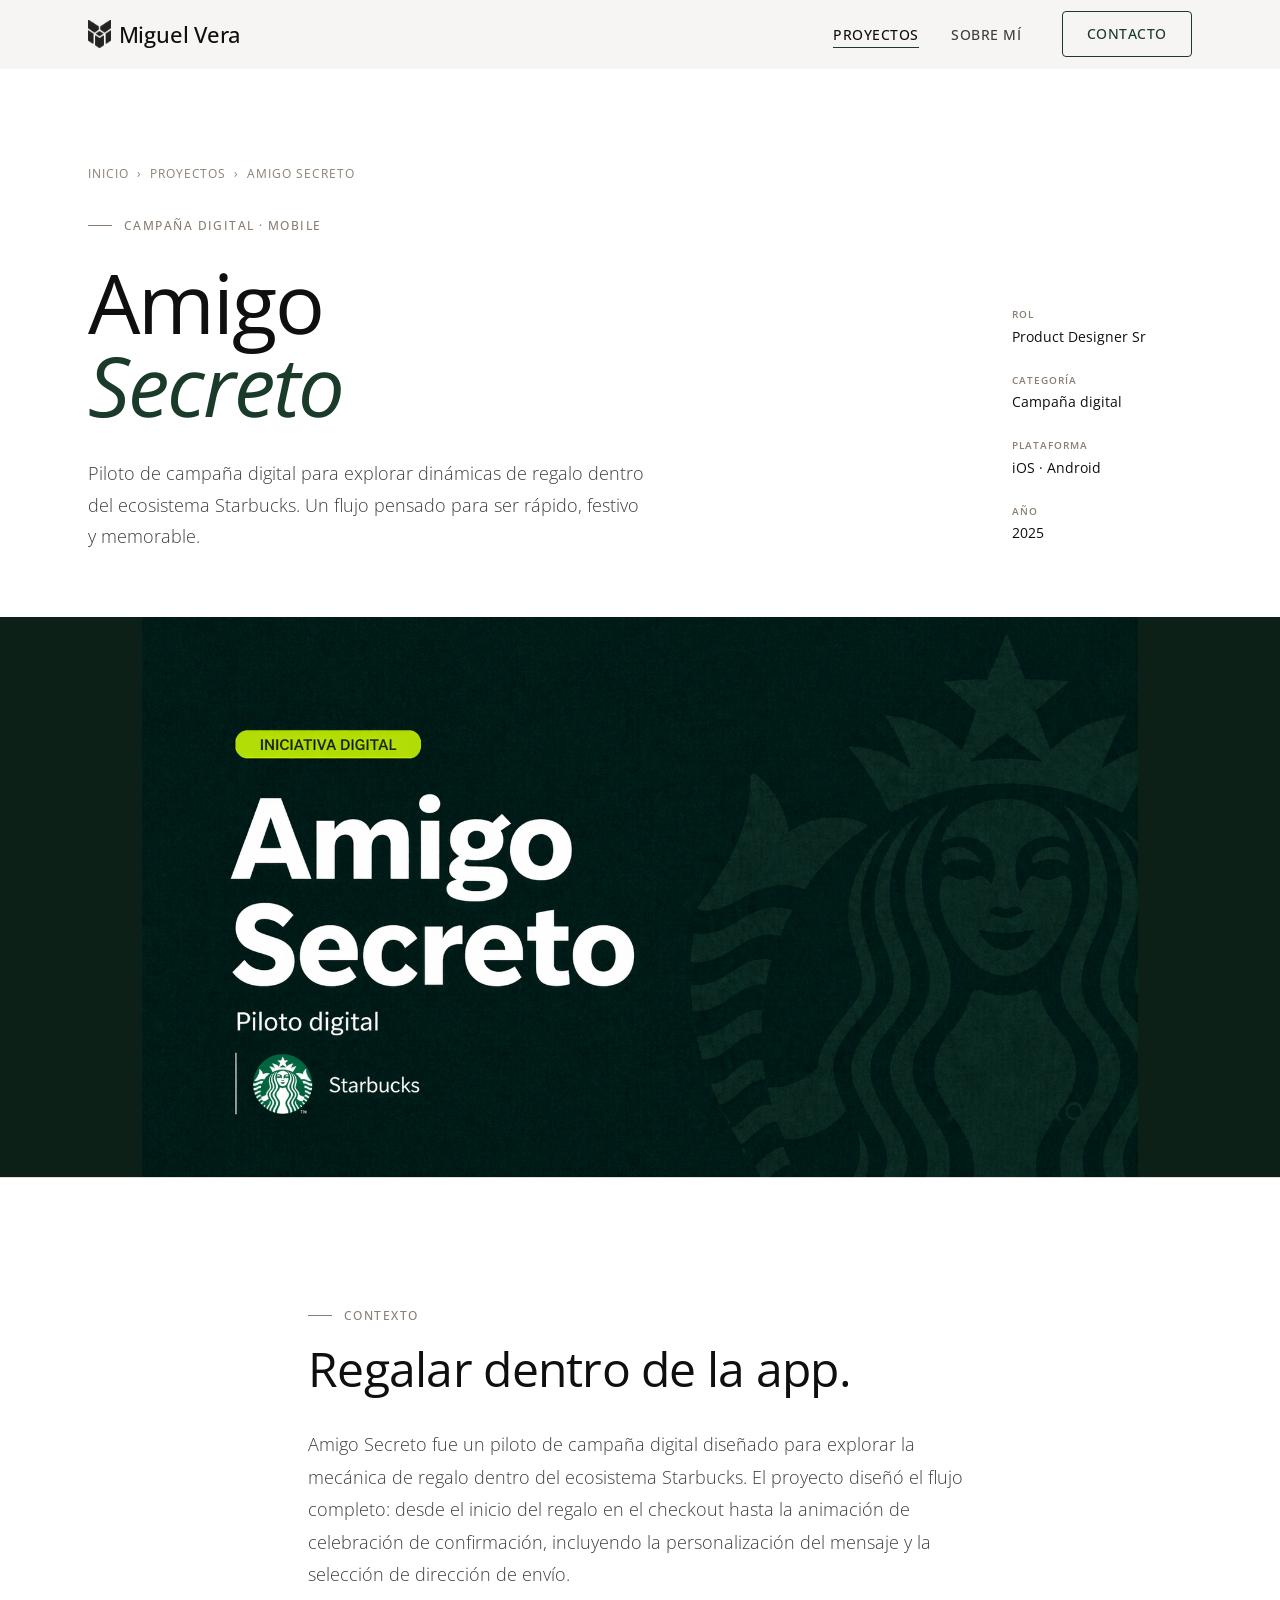
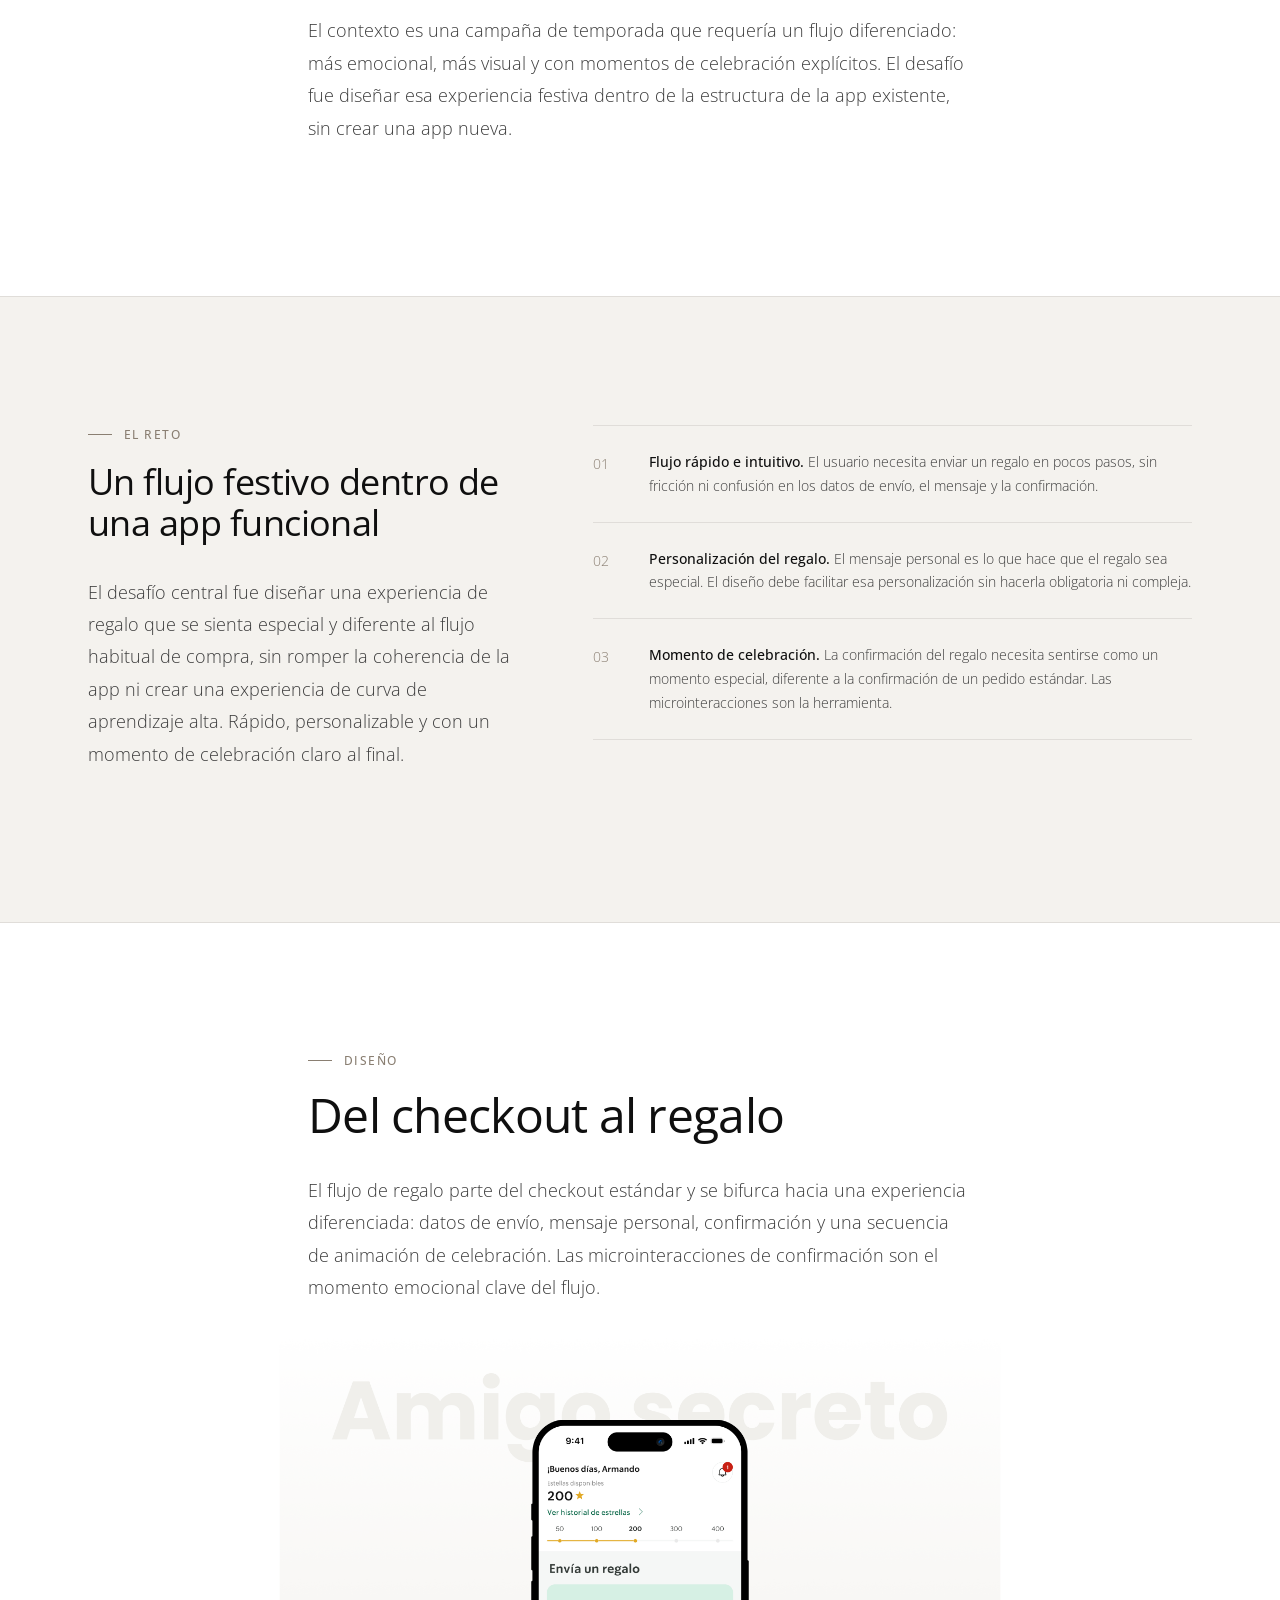
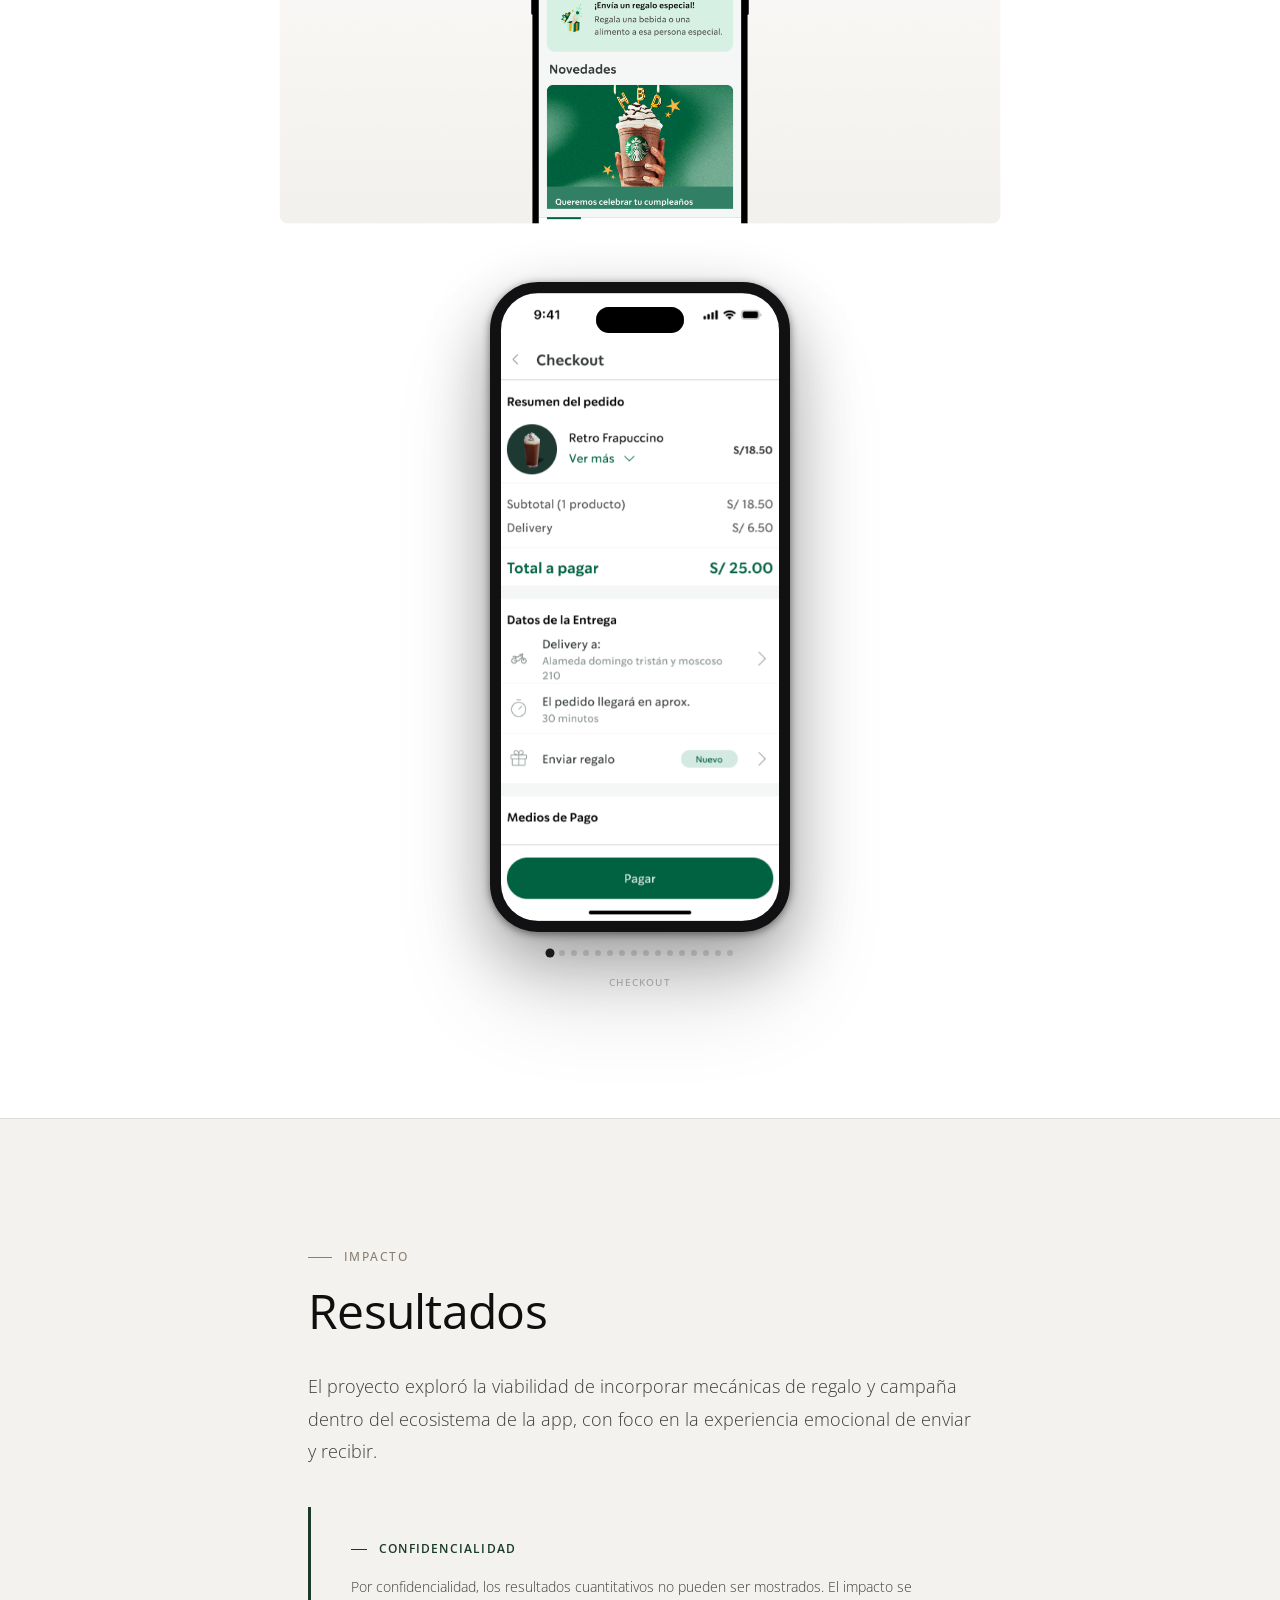
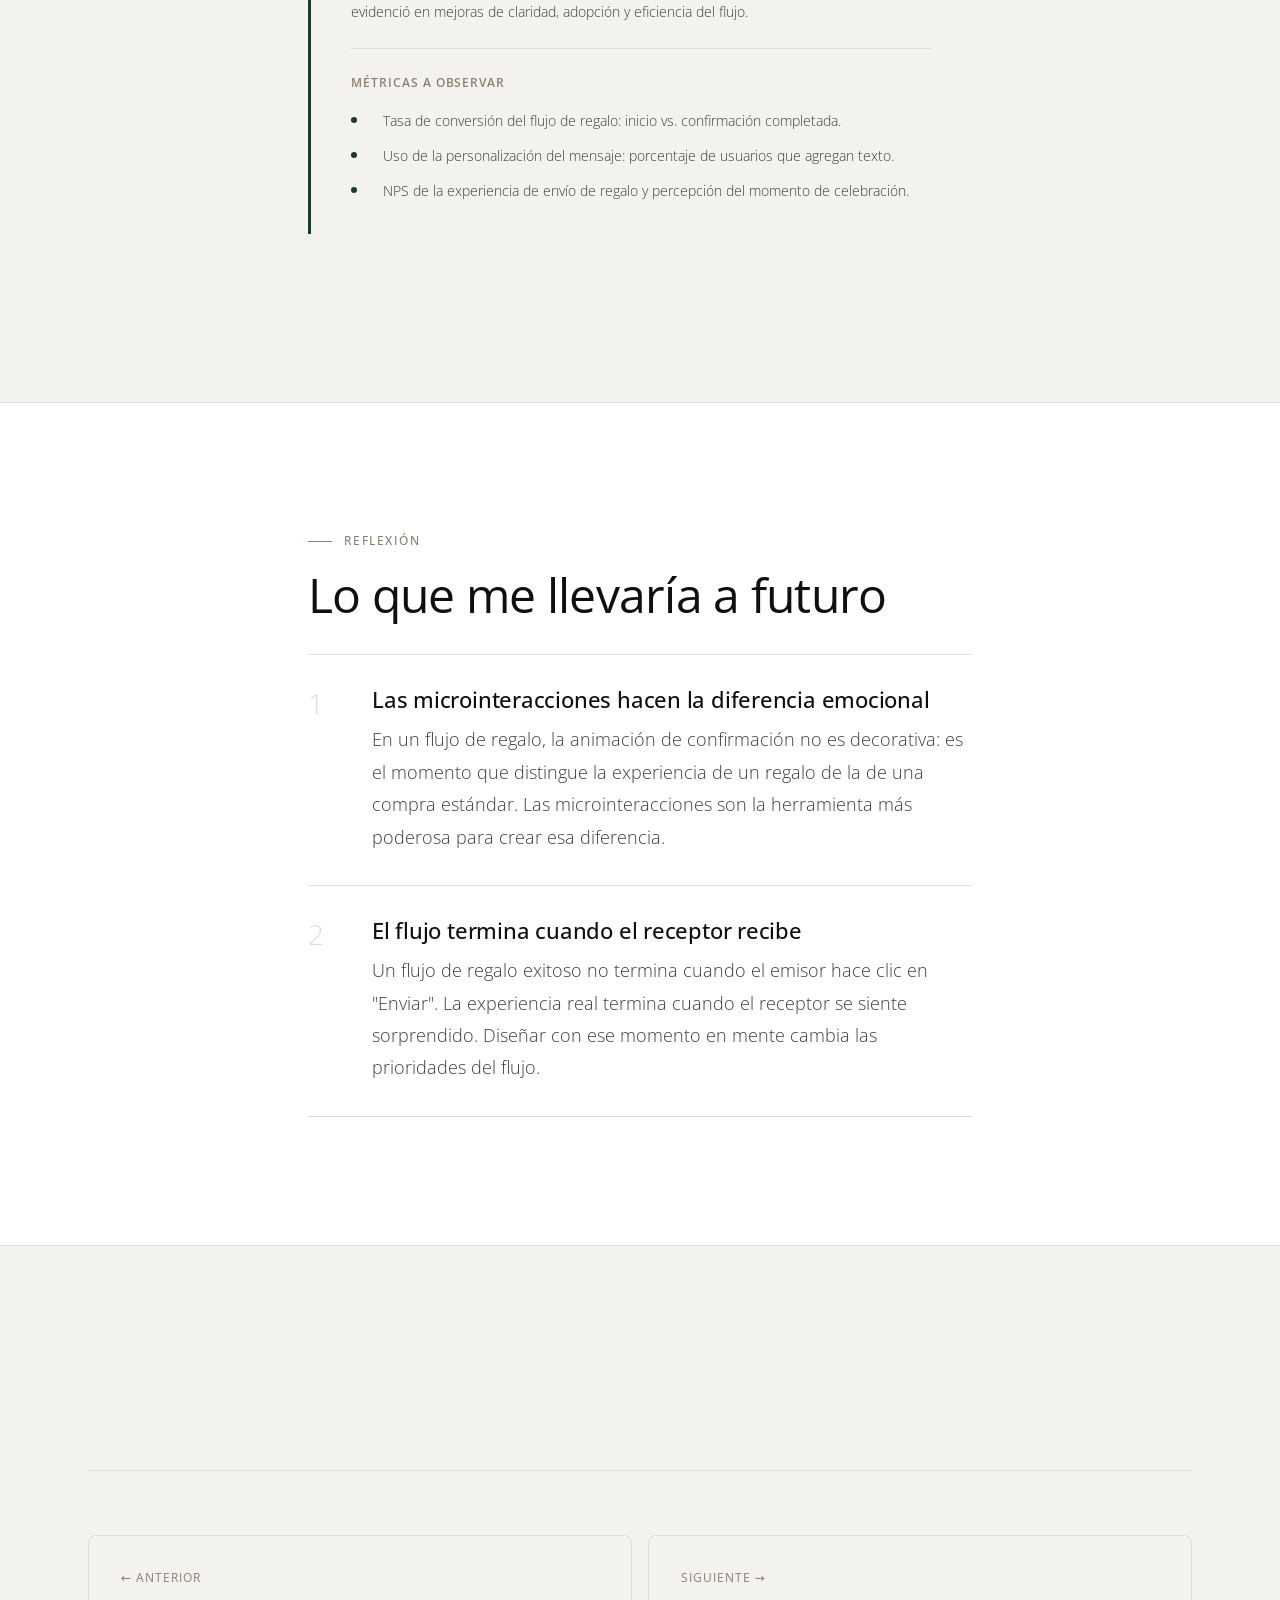
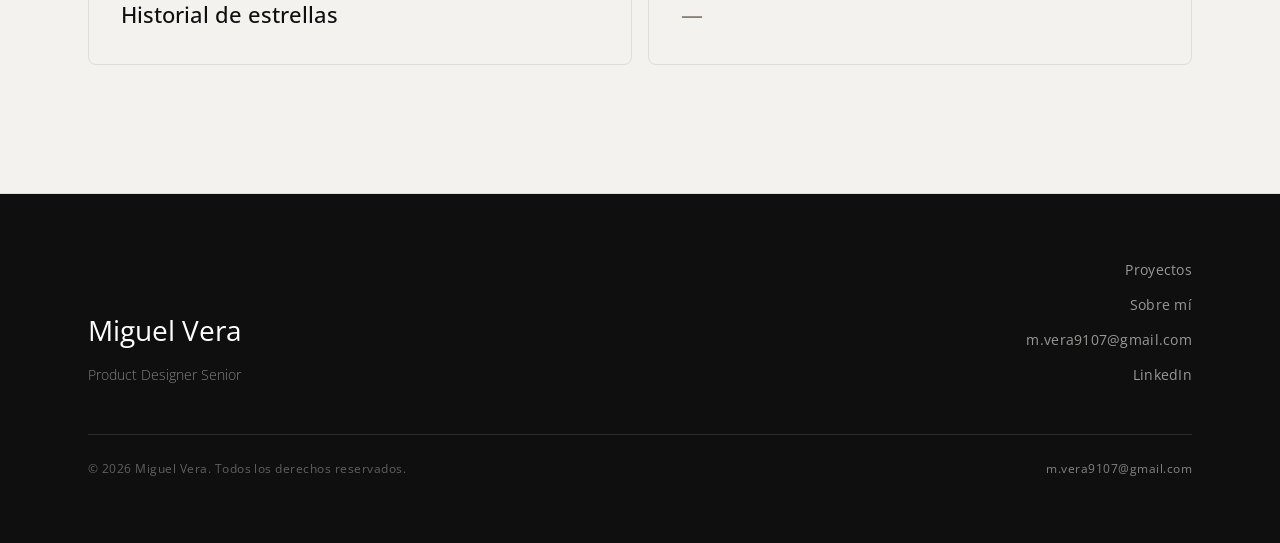
==== case-amigo-secreto.html @ 41033000 "Initial commit" ====
<!DOCTYPE html>
<html lang="es">
<head>
  <meta charset="UTF-8" />
  <meta name="viewport" content="width=device-width, initial-scale=1.0" />
  <meta name="description" content="Amigo Secreto — Case Study. Campaña de regalo digital dentro del ecosistema Starbucks." />
  <title>Amigo Secreto — Miguel Vera</title>
  <link rel="icon" href="assets/favicon/favicon.ico" type="image/x-icon" />
  <link rel="stylesheet" href="styles.css" />
  <link rel="stylesheet" href="mobile-showcase.css" />
  <link rel="preconnect" href="https://fonts.googleapis.com" />
  <link rel="preconnect" href="https://fonts.gstatic.com" crossorigin />
</head>
<body class="page-case">

  <header class="site-header" role="banner">
    <div class="container">
      <div class="header-inner">
        <button class="menu-toggle" aria-label="Abrir menú" aria-expanded="false" aria-controls="mobile-nav">
          <span></span><span></span><span></span>
        </button>
        <a href="index.html" class="header-logo" aria-label="Inicio">
          <img src="assets/logo/personal-logo.png" alt="" onerror="this.style.display='none';" />
          Miguel Vera
        </a>
        <nav class="site-nav" role="navigation" aria-label="Navegación principal">
          <ul class="nav-links" role="list">
            <li><a href="index.html#proyectos" class="nav-link active">Proyectos</a></li>
            <li><a href="index.html#sobre-mi" class="nav-link">Sobre mí</a></li>
          </ul>
          <a href="mailto:m.vera9107@gmail.com" class="nav-cta">Contacto</a>
        </nav>
      </div>
    </div>
    <nav class="mobile-nav" id="mobile-nav" role="navigation" aria-label="Navegación móvil">
      <a href="index.html#proyectos" class="nav-link">Proyectos</a>
      <a href="index.html#sobre-mi" class="nav-link">Sobre mí</a>
      <a href="mailto:m.vera9107@gmail.com" class="nav-link">Contacto</a>
    </nav>
  </header>

  <main>

    <!-- HERO -->
    <section class="cs-hero">
      <div class="container">

        <nav class="case-hero-breadcrumb animate-on-scroll" aria-label="Breadcrumb">
          <a href="index.html">Inicio</a>
          <span aria-hidden="true">›</span>
          <a href="index.html#proyectos">Proyectos</a>
          <span aria-hidden="true">›</span>
          <span>Amigo Secreto</span>
        </nav>

        <div class="cs-hero-layout">
          <div class="cs-hero-text">
            <span class="section-label animate-on-scroll delay-1">Campaña digital &middot; Mobile</span>
            <h1 class="cs-hero-title animate-on-scroll delay-2">
              Amigo<br />
              <em>Secreto</em>
            </h1>
            <p class="cs-hero-intro animate-on-scroll delay-3">
              Piloto de campaña digital para explorar dinámicas de regalo dentro del ecosistema Starbucks. Un flujo pensado para ser rápido, festivo y memorable.
            </p>
          </div>

          <dl class="cs-meta animate-on-scroll delay-3">
            <div class="cs-meta-item">
              <dt>Rol</dt>
              <dd>Product Designer Sr</dd>
            </div>
            <div class="cs-meta-item">
              <dt>Categoría</dt>
              <dd>Campaña digital</dd>
            </div>
            <div class="cs-meta-item">
              <dt>Plataforma</dt>
              <dd>iOS · Android</dd>
            </div>
            <div class="cs-meta-item">
              <dt>Año</dt>
              <dd>2025</dd>
            </div>
          </dl>
        </div>

      </div>

      <div class="cs-cover animate-on-scroll">
        <img
          src="assets/projects/amigo-secreto-cover.png"
          alt="Amigo Secreto — portada del caso"
          onerror="this.style.display='none';"
        />
      </div>
    </section>


    <!-- CONTEXTO -->
    <section class="cs-section">
      <div class="container container--narrow">
        <span class="section-label animate-on-scroll">Contexto</span>
        <h2 class="cs-section-heading animate-on-scroll">Regalar dentro de la app.</h2>
        <p class="case-text animate-on-scroll">
          Amigo Secreto fue un piloto de campaña digital diseñado para explorar la mecánica de regalo dentro del ecosistema Starbucks. El proyecto diseñó el flujo completo: desde el inicio del regalo en el checkout hasta la animación de celebración de confirmación, incluyendo la personalización del mensaje y la selección de dirección de envío.
        </p>
        <p class="case-text animate-on-scroll">
          El contexto es una campaña de temporada que requería un flujo diferenciado: más emocional, más visual y con momentos de celebración explícitos. El desafío fue diseñar esa experiencia festiva dentro de la estructura de la app existente, sin crear una app nueva.
        </p>
      </div>
    </section>


    <!-- EL RETO -->
    <section class="cs-section cs-section--alt">
      <div class="container">
        <div class="cs-two-col">
          <div class="cs-two-col-text">
            <span class="section-label animate-on-scroll">El reto</span>
            <h2 class="cs-section-heading animate-on-scroll">Un flujo festivo dentro de una app funcional</h2>
            <p class="case-text animate-on-scroll">
              El desafío central fue diseñar una experiencia de regalo que se sienta especial y diferente al flujo habitual de compra, sin romper la coherencia de la app ni crear una experiencia de curva de aprendizaje alta. Rápido, personalizable y con un momento de celebración claro al final.
            </p>
          </div>
          <ul class="cs-friction-list animate-on-scroll">
            <li class="cs-friction-item">
              <span class="cs-friction-num">01</span>
              <div><strong>Flujo rápido e intuitivo.</strong> El usuario necesita enviar un regalo en pocos pasos, sin fricción ni confusión en los datos de envío, el mensaje y la confirmación.</div>
            </li>
            <li class="cs-friction-item">
              <span class="cs-friction-num">02</span>
              <div><strong>Personalización del regalo.</strong> El mensaje personal es lo que hace que el regalo sea especial. El diseño debe facilitar esa personalización sin hacerla obligatoria ni compleja.</div>
            </li>
            <li class="cs-friction-item">
              <span class="cs-friction-num">03</span>
              <div><strong>Momento de celebración.</strong> La confirmación del regalo necesita sentirse como un momento especial, diferente a la confirmación de un pedido estándar. Las microinteracciones son la herramienta.</div>
            </li>
          </ul>
        </div>
      </div>
    </section>


    <!-- DISEÑO + BANNER + MOCKUP -->
    <section class="cs-section">
      <div class="container container--narrow">
        <span class="section-label animate-on-scroll">Diseño</span>
        <h2 class="cs-section-heading animate-on-scroll">Del checkout al regalo</h2>
        <p class="case-text animate-on-scroll">
          El flujo de regalo parte del checkout estándar y se bifurca hacia una experiencia diferenciada: datos de envío, mensaje personal, confirmación y una secuencia de animación de celebración. Las microinteracciones de confirmación son el momento emocional clave del flujo.
        </p>
      </div>

      <!-- Banner interno -->
      <div class="container">
        <div class="case-banner animate-on-scroll">
          <img
            src="assets/projects/internal-banners/amigo-secreto-internal-banner.png"
            alt="Amigo Secreto — vista del diseño"
            class="case-banner-img"
            loading="lazy"
            onerror="this.style.display='none';"
          />
        </div>
      </div>

      <!-- Mockup animado — flow + animation integrados -->
      <div class="container">
        <div class="phone-showcase-wrapper animate-on-scroll">
          <div class="phone-mockup">
            <div class="dynamic-island"></div>
            <div class="phone-screen">
              <div class="phone-slide">
                <img src="assets/screenshots/amigo-secreto/flow/01-checkout.png" alt="Checkout" loading="lazy" onerror="this.parentElement.style.display='none';" />
              </div>
              <div class="phone-slide">
                <img src="assets/screenshots/amigo-secreto/flow/02-iniciar-regalo.png" alt="Iniciar regalo" loading="lazy" onerror="this.parentElement.style.display='none';" />
              </div>
              <div class="phone-slide">
                <img src="assets/screenshots/amigo-secreto/flow/03-datos-envio.png" alt="Datos de envío" loading="lazy" onerror="this.parentElement.style.display='none';" />
              </div>
              <div class="phone-slide">
                <img src="assets/screenshots/amigo-secreto/flow/04-direccion.png" alt="Dirección" loading="lazy" onerror="this.parentElement.style.display='none';" />
              </div>
              <div class="phone-slide">
                <img src="assets/screenshots/amigo-secreto/flow/05-mensaje.png" alt="Mensaje personal" loading="lazy" onerror="this.parentElement.style.display='none';" />
              </div>
              <div class="phone-slide">
                <img src="assets/screenshots/amigo-secreto/flow/06-confirmar.png" alt="Confirmar regalo" loading="lazy" onerror="this.parentElement.style.display='none';" />
              </div>
              <div class="phone-slide">
                <img src="assets/screenshots/amigo-secreto/flow/07-animation.png" alt="Animación celebración 1" loading="lazy" onerror="this.parentElement.style.display='none';" />
              </div>
              <div class="phone-slide">
                <img src="assets/screenshots/amigo-secreto/flow/08-animation.png" alt="Animación celebración 2" loading="lazy" onerror="this.parentElement.style.display='none';" />
              </div>
              <div class="phone-slide">
                <img src="assets/screenshots/amigo-secreto/flow/09-animation.png" alt="Animación celebración 3" loading="lazy" onerror="this.parentElement.style.display='none';" />
              </div>
              <div class="phone-slide">
                <img src="assets/screenshots/amigo-secreto/flow/10-animation.png" alt="Animación celebración 4" loading="lazy" onerror="this.parentElement.style.display='none';" />
              </div>
              <div class="phone-slide">
                <img src="assets/screenshots/amigo-secreto/flow/11-animation.png" alt="Animación celebración 5" loading="lazy" onerror="this.parentElement.style.display='none';" />
              </div>
              <div class="phone-slide">
                <img src="assets/screenshots/amigo-secreto/flow/12-animation.png" alt="Animación celebración 6" loading="lazy" onerror="this.parentElement.style.display='none';" />
              </div>
              <div class="phone-slide">
                <img src="assets/screenshots/amigo-secreto/flow/13-animation.png" alt="Animación celebración 7" loading="lazy" onerror="this.parentElement.style.display='none';" />
              </div>
              <div class="phone-slide">
                <img src="assets/screenshots/amigo-secreto/animation/01-loading.png" alt="Loading state" loading="lazy" onerror="this.parentElement.style.display='none';" />
              </div>
              <div class="phone-slide">
                <img src="assets/screenshots/amigo-secreto/animation/02-transicion-checkout.png" alt="Transición checkout" loading="lazy" onerror="this.parentElement.style.display='none';" />
              </div>
              <div class="phone-slide">
                <img src="assets/screenshots/amigo-secreto/animation/03-confirmacion.png" alt="Confirmación celebratoria" loading="lazy" onerror="this.parentElement.style.display='none';" />
              </div>
            </div>
          </div>
          <div class="phone-dots" role="tablist" aria-label="Navegar entre pantallas">
            <button class="phone-dot" role="tab" aria-label="Pantalla 1"></button>
            <button class="phone-dot" role="tab" aria-label="Pantalla 2"></button>
            <button class="phone-dot" role="tab" aria-label="Pantalla 3"></button>
            <button class="phone-dot" role="tab" aria-label="Pantalla 4"></button>
            <button class="phone-dot" role="tab" aria-label="Pantalla 5"></button>
            <button class="phone-dot" role="tab" aria-label="Pantalla 6"></button>
            <button class="phone-dot" role="tab" aria-label="Pantalla 7"></button>
            <button class="phone-dot" role="tab" aria-label="Pantalla 8"></button>
            <button class="phone-dot" role="tab" aria-label="Pantalla 9"></button>
            <button class="phone-dot" role="tab" aria-label="Pantalla 10"></button>
            <button class="phone-dot" role="tab" aria-label="Pantalla 11"></button>
            <button class="phone-dot" role="tab" aria-label="Pantalla 12"></button>
            <button class="phone-dot" role="tab" aria-label="Pantalla 13"></button>
            <button class="phone-dot" role="tab" aria-label="Pantalla 14"></button>
            <button class="phone-dot" role="tab" aria-label="Pantalla 15"></button>
            <button class="phone-dot" role="tab" aria-label="Pantalla 16"></button>
          </div>
          <p class="phone-screen-label" aria-live="polite" aria-atomic="true"></p>
        </div>
      </div>
    </section>


    <!-- IMPACTO -->
    <section class="cs-section cs-section--alt">
      <div class="container container--narrow">
        <span class="section-label animate-on-scroll">Impacto</span>
        <h2 class="cs-section-heading animate-on-scroll">Resultados</h2>
        <p class="case-text animate-on-scroll">El proyecto exploró la viabilidad de incorporar mecánicas de regalo y campaña dentro del ecosistema de la app, con foco en la experiencia emocional de enviar y recibir.</p>

        <div class="confidentiality-block animate-on-scroll">
          <p class="confidentiality-label">Confidencialidad</p>
          <p class="confidentiality-text">Por confidencialidad, los resultados cuantitativos no pueden ser mostrados. El impacto se evidenció en mejoras de claridad, adopción y eficiencia del flujo.</p>
          <div class="metrics-observed">
            <p class="metrics-observed-label">Métricas a observar</p>
            <div class="metric-observe-item">
              <span class="metric-observe-dot" aria-hidden="true"></span>
              <p class="metric-observe-text">Tasa de conversión del flujo de regalo: inicio vs. confirmación completada.</p>
            </div>
            <div class="metric-observe-item">
              <span class="metric-observe-dot" aria-hidden="true"></span>
              <p class="metric-observe-text">Uso de la personalización del mensaje: porcentaje de usuarios que agregan texto.</p>
            </div>
            <div class="metric-observe-item">
              <span class="metric-observe-dot" aria-hidden="true"></span>
              <p class="metric-observe-text">NPS de la experiencia de envío de regalo y percepción del momento de celebración.</p>
            </div>
          </div>
        </div>
      </div>
    </section>


    <!-- APRENDIZAJES -->
    <section class="cs-section">
      <div class="container container--narrow">
        <span class="section-label animate-on-scroll">Reflexión</span>
        <h2 class="cs-section-heading animate-on-scroll">Lo que me llevaría a futuro</h2>
        <div class="cs-learnings animate-on-scroll">
          <div class="cs-learning-item">
            <span class="cs-learning-num">1</span>
            <div>
              <h3 class="cs-learning-title">Las microinteracciones hacen la diferencia emocional</h3>
              <p class="case-text">En un flujo de regalo, la animación de confirmación no es decorativa: es el momento que distingue la experiencia de un regalo de la de una compra estándar. Las microinteracciones son la herramienta más poderosa para crear esa diferencia.</p>
            </div>
          </div>
          <div class="cs-learning-item">
            <span class="cs-learning-num">2</span>
            <div>
              <h3 class="cs-learning-title">El flujo termina cuando el receptor recibe</h3>
              <p class="case-text">Un flujo de regalo exitoso no termina cuando el emisor hace clic en "Enviar". La experiencia real termina cuando el receptor se siente sorprendido. Diseñar con ese momento en mente cambia las prioridades del flujo.</p>
            </div>
          </div>
        </div>
      </div>
    </section>


    <!-- NAVEGACIÓN ENTRE CASOS -->
    <section class="cs-section cs-section--alt">
      <div class="container">
        <div class="case-nav">
          <a href="case-historial-estrellas.html" class="case-nav-item">
            <p class="case-nav-direction">&larr; Anterior</p>
            <p class="case-nav-title">Historial de estrellas</p>
          </a>
          <div class="case-nav-item">
            <p class="case-nav-direction">Siguiente &rarr;</p>
            <p class="case-nav-title" style="color:var(--color-muted);">—</p>
          </div>
        </div>
      </div>
    </section>

  </main>

  <footer class="site-footer" role="contentinfo">
    <div class="container">
      <div class="footer-inner">
        <div>
          <p class="footer-brand">Miguel Vera</p>
          <p class="footer-tagline">Product Designer Senior</p>
        </div>
        <nav class="footer-links" aria-label="Footer navigation">
          <a href="index.html#proyectos" class="footer-link">Proyectos</a>
          <a href="index.html#sobre-mi" class="footer-link">Sobre mí</a>
          <a href="mailto:m.vera9107@gmail.com" class="footer-link">m.vera9107@gmail.com</a>
          <a href="https://www.linkedin.com/in/miguel-vera-salazar-ux-product/" class="footer-link" target="_blank" rel="noopener noreferrer">LinkedIn</a>
        </nav>
      </div>
      <div class="footer-bottom">
        <p class="footer-copy">&copy; <span id="current-year"></span> Miguel Vera. Todos los derechos reservados.</p>
        <a href="mailto:m.vera9107@gmail.com" class="footer-copy" style="color:rgba(247,245,242,0.5);">m.vera9107@gmail.com</a>
      </div>
    </div>
  </footer>

  <script src="mobile-showcase.js"></script>
  <script src="script.js"></script>
</body>
</html>
---- styles.css ----
/* ============================================================
   PORTFOLIO — SENIOR PRODUCT DESIGNER
   styles.css — Hoja de estilos principal
   ============================================================ */

/* ============================================================
   0. FONTS
   ============================================================ */
@import url('https://fonts.googleapis.com/css2?family=Open+Sans:ital,wght@0,300..800;1,300..800&display=swap');

/* ============================================================
   1. TOKENS
   ============================================================ */
:root {
  --color-bg:          #ffffff;
  --color-bg-alt:      #f4f2ee;
  --color-surface:     #FFFFFF;
  --color-ink:         #0F0F0F;
  --color-ink-light:   #3D3D3D;
  --color-muted:       #8A7F72;
  --color-accent:      #1A3A2A;
  --color-accent-soft: #2A5240;
  --color-border:      #E0DDD9;
  --color-tag-bg:      #EAE7E2;

  --font-display: 'Open Sans', sans-serif;
  --font-body:    'Open Sans', system-ui, sans-serif;

  --text-xs:   0.75rem;
  --text-sm:   0.875rem;
  --text-base: 1rem;
  --text-md:   1.125rem;
  --text-lg:   1.375rem;
  --text-xl:   1.75rem;
  --text-2xl:  2.25rem;
  --text-3xl:  3rem;
  --text-4xl:  4rem;
  --text-5xl:  5.5rem;
  --text-6xl:  7rem;

  --space-1:  0.25rem;
  --space-2:  0.5rem;
  --space-3:  0.75rem;
  --space-4:  1rem;
  --space-5:  1.25rem;
  --space-6:  1.5rem;
  --space-8:  2rem;
  --space-10: 2.5rem;
  --space-12: 3rem;
  --space-16: 4rem;
  --space-20: 5rem;
  --space-24: 6rem;
  --space-32: 8rem;
  --space-40: 10rem;

  --container-max: 1200px;
  --container-wide: 1440px;
  --container-narrow: 760px;
  --gutter: clamp(1.25rem, 4vw, 3rem);

  --radius-sm:  4px;
  --radius-md:  8px;
  --radius-lg:  12px;

  --shadow-sm: 0 1px 3px rgba(0, 0, 0, 0.06);
  --shadow-md: 0 4px 20px rgba(0, 0, 0, 0.08);
  --shadow-lg: 0 12px 48px rgba(0, 0, 0, 0.10);

  --ease-out:  cubic-bezier(0.22, 1, 0.36, 1);
  --duration:  0.4s;
}

/* ============================================================
   2. RESET & BASE
   ============================================================ */
*,
*::before,
*::after {
  box-sizing: border-box;
  margin: 0;
  padding: 0;
}

html {
  scroll-behavior: smooth;
  -webkit-text-size-adjust: 100%;
  font-size: 16px;
}

body {
  background-color: var(--color-bg);
  color: var(--color-ink);
  font-family: var(--font-body);
  font-size: var(--text-base);
  font-weight: 400;
  line-height: 1.65;
  -webkit-font-smoothing: antialiased;
  -moz-osx-font-smoothing: grayscale;
  overflow-x: hidden;
}

img {
  display: block;
  max-width: 100%;
  height: auto;
}

a {
  color: inherit;
  text-decoration: none;
}

ul,
ol {
  list-style: none;
}

button,
input,
textarea,
select {
  font: inherit;
}

h1,
h2,
h3,
h4,
h5,
h6 {
  font-family: var(--font-display);
  font-weight: 500;
  line-height: 1.1;
  letter-spacing: -0.01em;
}

em {
  font-style: italic;
}

/* ============================================================
   3. UTILIDADES
   ============================================================ */
.container {
  width: 100%;
  max-width: var(--container-max);
  margin-inline: auto;
  padding-inline: var(--gutter);
}

.container--wide {
  max-width: var(--container-wide);
}

.container--narrow {
  max-width: var(--container-narrow);
}

.sr-only {
  position: absolute;
  width: 1px;
  height: 1px;
  padding: 0;
  margin: -1px;
  overflow: hidden;
  clip: rect(0, 0, 0, 0);
  border: 0;
}

.divider {
  width: 100%;
  height: 1px;
  background: var(--color-border);
  margin-block: var(--space-24);
}

.divider--short {
  width: 60px;
  height: 1px;
  background: var(--color-accent);
  margin-block: var(--space-8);
}

.tag {
  display: inline-flex;
  align-items: center;
  padding: var(--space-1) var(--space-3);
  background: var(--color-tag-bg);
  color: var(--color-ink-light);
  font-size: var(--text-xs);
  font-weight: 500;
  letter-spacing: 0.08em;
  text-transform: uppercase;
  border-radius: 2px;
}

.tag--accent {
  background: var(--color-accent);
  color: #fff;
}

/* ============================================================
   4. BOTONES
   ============================================================ */
.btn {
  display: inline-flex;
  align-items: center;
  justify-content: center;
  gap: var(--space-2);
  padding: 0.875rem var(--space-8);
  font-family: var(--font-body);
  font-size: var(--text-sm);
  font-weight: 500;
  letter-spacing: 0.04em;
  text-transform: uppercase;
  cursor: pointer;
  transition: all var(--duration) var(--ease-out);
  border: none;
  border-radius: var(--radius-sm);
  white-space: nowrap;
}

.btn--primary {
  background: var(--color-accent);
  color: #fff;
}

.btn--primary:hover {
  background: var(--color-accent-soft);
  transform: translateY(-1px);
  box-shadow: var(--shadow-md);
}

.btn--outline {
  background: transparent;
  color: var(--color-ink);
  border: 1.5px solid var(--color-border);
}

.btn--outline:hover {
  border-color: var(--color-ink);
  background: var(--color-ink);
  color: var(--color-bg);
}

.btn--ghost {
  background: transparent;
  color: var(--color-accent);
  padding-inline: 0;
  letter-spacing: 0.02em;
  text-transform: none;
  font-size: var(--text-sm);
  font-weight: 500;
  position: relative;
}

.btn--ghost::after {
  content: '';
  position: absolute;
  bottom: -2px;
  left: 0;
  width: 100%;
  height: 1px;
  background: var(--color-accent);
  transform: scaleX(0);
  transform-origin: left;
  transition: transform var(--duration) var(--ease-out);
}

.btn--ghost:hover::after {
  transform: scaleX(1);
}

.btn-arrow {
  display: inline-block;
  transition: transform var(--duration) var(--ease-out);
}

.btn:hover .btn-arrow {
  transform: translateX(4px);
}

/* ============================================================
   5. HEADER / NAVEGACION
   ============================================================ */
.site-header {
  position: fixed;
  top: 0;
  left: 0;
  right: 0;
  z-index: 100;
  background: rgba(247, 245, 242, 0.92);
  backdrop-filter: blur(12px);
  -webkit-backdrop-filter: blur(12px);
  border-bottom: 1px solid transparent;
  transition:
    border-color var(--duration) var(--ease-out),
    box-shadow var(--duration) var(--ease-out);
}

.site-header.scrolled {
  border-bottom-color: var(--color-border);
  box-shadow: var(--shadow-sm);
}

.header-inner {
  display: flex;
  align-items: center;
  justify-content: space-between;
  height: 68px;
}

.header-logo {
  font-family: var(--font-display);
  font-size: var(--text-lg);
  font-weight: 500;
  color: var(--color-ink);
  letter-spacing: -0.01em;
  transition: opacity var(--duration) var(--ease-out);
}

.header-logo:hover {
  opacity: 0.65;
}

.header-logo img {
  height: 32px;
  width: auto;
}

.site-nav {
  display: flex;
  align-items: center;
  gap: var(--space-10);
}

.nav-links {
  display: flex;
  align-items: center;
  gap: var(--space-8);
}

.nav-link {
  font-size: var(--text-sm);
  font-weight: 500;
  letter-spacing: 0.04em;
  text-transform: uppercase;
  color: var(--color-ink-light);
  position: relative;
  transition: color var(--duration) var(--ease-out);
}

.nav-link::after {
  content: '';
  position: absolute;
  bottom: -4px;
  left: 0;
  width: 100%;
  height: 1px;
  background: var(--color-accent);
  transform: scaleX(0);
  transform-origin: left;
  transition: transform var(--duration) var(--ease-out);
}

.nav-link:hover,
.nav-link.active {
  color: var(--color-ink);
}

.nav-link:hover::after,
.nav-link.active::after {
  transform: scaleX(1);
}

.nav-cta {
  padding: 0.625rem var(--space-6);
  font-size: var(--text-sm);
  font-weight: 500;
  letter-spacing: 0.04em;
  text-transform: uppercase;
  color: var(--color-accent);
  border: 1.5px solid var(--color-accent);
  border-radius: var(--radius-sm);
  transition: all var(--duration) var(--ease-out);
}

.nav-cta:hover {
  background: var(--color-accent);
  color: #fff;
}

.nav-cv {
  padding: 0.625rem var(--space-6);
  font-size: var(--text-sm);
  font-weight: 500;
  letter-spacing: 0.04em;
  text-transform: uppercase;
  background: var(--color-accent);
  color: #fff;
  border: 1.5px solid var(--color-accent);
  border-radius: var(--radius-sm);
  transition: all var(--duration) var(--ease-out);
  white-space: nowrap;
}

.nav-cv:hover {
  background: var(--color-accent-soft);
  border-color: var(--color-accent-soft);
  transform: translateY(-1px);
  box-shadow: var(--shadow-sm);
}

.menu-toggle {
  display: none;
  flex-direction: column;
  justify-content: center;
  gap: 5px;
  background: none;
  border: none;
  cursor: pointer;
  padding: var(--space-2);
  width: 36px;
  height: 36px;
}

.menu-toggle span {
  display: block;
  width: 100%;
  height: 1.5px;
  background: var(--color-ink);
  transition: all var(--duration) var(--ease-out);
  transform-origin: center;
}

.menu-toggle.open span:nth-child(1) {
  transform: translateY(6.5px) rotate(45deg);
}

.menu-toggle.open span:nth-child(2) {
  opacity: 0;
  transform: scaleX(0);
}

.menu-toggle.open span:nth-child(3) {
  transform: translateY(-6.5px) rotate(-45deg);
}

.mobile-nav {
  display: none;
}

.mobile-right {
  display: none;
  align-items: center;
  gap: 12px;
}

.mobile-resume-link {
  display: none;
  font-size: var(--text-sm);
  font-weight: 500;
  letter-spacing: 0.04em;
  text-transform: uppercase;
  color: var(--color-ink-light);
}

.lang-link {
  font-size: var(--text-xs);
  font-weight: 600;
  letter-spacing: 0.08em;
  text-transform: uppercase;
  color: var(--color-muted);
}

.lang-link.active {
  color: var(--color-ink);
}

/* ============================================================
   6. FOOTER
   ============================================================ */
.site-footer {
  background: var(--color-ink);
  color: var(--color-bg);
  padding-block: var(--space-16);
}

.footer-inner {
  display: grid;
  grid-template-columns: 1fr 1fr;
  gap: var(--space-12);
  align-items: end;
}

.footer-brand {
  font-family: var(--font-display);
  font-size: var(--text-xl);
  font-weight: 400;
  line-height: 1.2;
  margin-bottom: var(--space-4);
}

.footer-tagline {
  font-size: var(--text-sm);
  color: rgba(247, 245, 242, 0.5);
  font-weight: 300;
}

.footer-links {
  display: flex;
  flex-direction: column;
  align-items: flex-end;
  gap: var(--space-3);
}

.footer-link {
  font-size: var(--text-sm);
  color: rgba(247, 245, 242, 0.6);
  letter-spacing: 0.02em;
  transition: color var(--duration) var(--ease-out);
}

.footer-link:hover {
  color: var(--color-bg);
}

.footer-bottom {
  margin-top: var(--space-12);
  padding-top: var(--space-6);
  border-top: 1px solid rgba(247, 245, 242, 0.12);
  display: flex;
  justify-content: space-between;
  align-items: center;
  gap: var(--space-4);
}

.footer-copy {
  font-size: var(--text-xs);
  color: rgba(247, 245, 242, 0.35);
  letter-spacing: 0.04em;
}

/* ============================================================
   7. PAGINA: HOME — HERO
   ============================================================ */
.page-home {
  padding-top: 68px;
}

.hero {
  padding-block: var(--space-32) var(--space-24);
  border-bottom: 1px solid var(--color-border);
}

.hero-eyebrow {
  display: flex;
  align-items: center;
  gap: var(--space-4);
  margin-bottom: var(--space-10);
  opacity: 0;
  animation: fadeUp 0.7s var(--ease-out) 0.1s forwards;
}

.hero-eyebrow-line {
  width: 40px;
  height: 1px;
  background: var(--color-accent);
}

.hero-eyebrow-text {
  font-size: var(--text-xs);
  font-weight: 500;
  letter-spacing: 0.12em;
  text-transform: uppercase;
  color: var(--color-accent);
}

.hero-title {
  font-family: var(--font-display);
  font-size: clamp(var(--text-3xl), 7vw, var(--text-5xl));
  font-weight: 400;
  line-height: 1;
  letter-spacing: -0.02em;
  color: var(--color-ink);
  max-width: 880px;
  margin-bottom: var(--space-8);
  opacity: 0;
  animation: fadeUp 0.8s var(--ease-out) 0.25s forwards;
}

.hero-title em {
  color: var(--color-accent);
}

.hero-subtitle {
  font-size: clamp(var(--text-base), 2vw, var(--text-lg));
  font-weight: 300;
  color: var(--color-ink-light);
  max-width: 540px;
  line-height: 1.7;
  margin-bottom: var(--space-12);
  opacity: 0;
  animation: fadeUp 0.8s var(--ease-out) 0.4s forwards;
}

.hero-actions {
  display: flex;
  align-items: center;
  gap: var(--space-4);
  flex-wrap: wrap;
  opacity: 0;
  animation: fadeUp 0.8s var(--ease-out) 0.55s forwards;
}

.hero-meta {
  margin-top: var(--space-20);
  display: flex;
  align-items: center;
  gap: var(--space-10);
  opacity: 0;
  animation: fadeUp 0.8s var(--ease-out) 0.7s forwards;
}

.hero-meta-item {
  text-align: left;
}

.hero-meta-value {
  font-family: var(--font-display);
  font-size: var(--text-xl);
  font-weight: 600;
  color: var(--color-ink);
  display: block;
  margin-bottom: 2px;
}

.hero-meta-label {
  font-size: var(--text-xs);
  color: var(--color-muted);
  letter-spacing: 0.08em;
  text-transform: uppercase;
  font-weight: 400;
}

.hero-meta-divider {
  width: 1px;
  height: 40px;
  background: var(--color-border);
}

/* ============================================================
   8. SECCIONES GENERALES / HOME
   ============================================================ */
.section {
  padding-block: var(--space-32);
}

.section-header {
  display: flex;
  align-items: baseline;
  justify-content: space-between;
  gap: var(--space-8);
  margin-bottom: var(--space-16);
}

.section-label {
  font-size: var(--text-xs);
  font-weight: 500;
  letter-spacing: 0.12em;
  text-transform: uppercase;
  color: var(--color-muted);
  display: flex;
  align-items: center;
  gap: var(--space-3);
}

.section-label::before {
  content: '';
  display: block;
  width: 24px;
  height: 1px;
  background: var(--color-muted);
}

.section-title {
  font-family: var(--font-display);
  font-size: clamp(var(--text-2xl), 4vw, var(--text-3xl));
  font-weight: 400;
  line-height: 1.15;
  letter-spacing: -0.01em;
  color: var(--color-ink);
}

.featured-case {
  display: grid;
  grid-template-columns: 1fr 1fr;
  background: var(--color-surface);
  border: 1px solid var(--color-border);
  border-radius: var(--radius-lg);
  overflow: hidden;
  transition: box-shadow var(--duration) var(--ease-out), transform var(--duration) var(--ease-out);
  margin-bottom: var(--space-6);
}

.featured-case:hover {
  box-shadow: var(--shadow-lg);
  transform: translateY(-2px);
}

.featured-case-image {
  position: relative;
  aspect-ratio: 16 / 9;
  overflow: hidden;
  background: #0F0F0F;
}

.featured-case-image img {
  width: 100%;
  height: 100%;
  object-fit: contain;
  object-position: center;
  transition: transform 0.7s var(--ease-out);
}

.featured-case:hover .featured-case-image img {
  transform: scale(1.03);
}

.img-placeholder {
  width: 100%;
  height: 100%;
  background: linear-gradient(135deg, #D4D0CB 0%, #E8E4DF 50%, #C8C4BF 100%);
  display: none;
  flex-direction: column;
  align-items: center;
  justify-content: center;
  color: #9A9490;
  font-size: var(--text-xs);
  letter-spacing: 0.08em;
  text-transform: uppercase;
  gap: var(--space-2);
  text-align: center;
  padding: var(--space-6);
}

.img-placeholder-icon {
  width: 36px;
  height: 36px;
  opacity: 0.4;
}

.featured-case-content {
  padding: var(--space-12);
  display: flex;
  flex-direction: column;
  justify-content: space-between;
}

.case-tags {
  display: flex;
  flex-wrap: wrap;
  gap: var(--space-2);
  margin-bottom: var(--space-6);
}

.case-title {
  font-family: var(--font-display);
  font-size: clamp(var(--text-xl), 2.5vw, var(--text-2xl));
  font-weight: 500;
  line-height: 1.15;
  letter-spacing: -0.01em;
  margin-bottom: var(--space-4);
  color: var(--color-ink);
}

.case-description {
  font-size: var(--text-sm);
  color: var(--color-ink-light);
  line-height: 1.7;
  margin-bottom: var(--space-8);
  flex-grow: 1;
}

.case-meta {
  display: flex;
  flex-wrap: wrap;
  gap: var(--space-6);
  padding-top: var(--space-6);
  border-top: 1px solid var(--color-border);
  margin-bottom: var(--space-8);
}

.case-meta-item {
  display: flex;
  flex-direction: column;
  gap: 2px;
}

.case-meta-label {
  font-size: 10px;
  font-weight: 500;
  letter-spacing: 0.08em;
  text-transform: uppercase;
  color: var(--color-muted);
}

.case-meta-value {
  font-size: var(--text-sm);
  font-weight: 400;
  color: var(--color-ink);
}

.projects-grid {
  display: grid;
  grid-template-columns: repeat(2, 1fr);
  gap: var(--space-6);
}

.project-card {
  background: var(--color-surface);
  border: 1px solid var(--color-border);
  border-radius: var(--radius-lg);
  overflow: hidden;
  transition: box-shadow var(--duration) var(--ease-out), transform var(--duration) var(--ease-out);
  display: flex;
  flex-direction: column;
}

.project-card:hover {
  box-shadow: var(--shadow-md);
  transform: translateY(-2px);
}

.project-card-image {
  aspect-ratio: 16 / 9;
  overflow: hidden;
  background: #0F0F0F;
}

.project-card-image img {
  width: 100%;
  height: 100%;
  object-fit: contain;
  object-position: center;
  transition: transform 0.7s var(--ease-out);
}

.project-card:hover .project-card-image img {
  transform: scale(1.03);
}

.project-card-content {
  padding: var(--space-8);
  flex-grow: 1;
  display: flex;
  flex-direction: column;
}

.project-card-tags {
  display: flex;
  flex-wrap: wrap;
  gap: var(--space-2);
  margin-bottom: var(--space-4);
}

.project-card-title {
  font-family: var(--font-display);
  font-size: var(--text-xl);
  font-weight: 500;
  line-height: 1.2;
  letter-spacing: -0.01em;
  margin-bottom: var(--space-3);
  color: var(--color-ink);
}

.project-card-desc {
  font-size: var(--text-sm);
  color: var(--color-ink-light);
  line-height: 1.65;
  margin-bottom: var(--space-6);
  flex-grow: 1;
}

/* ============================================================
   9. CONTRIBUTIONS
   ============================================================ */
.contributions-section {
  padding-block: var(--space-24);
  background: var(--color-bg-alt);
  border-top: 1px solid var(--color-border);
}

.contributions-grid {
  display: grid;
  grid-template-columns: repeat(auto-fill, minmax(260px, 1fr));
  gap: var(--space-4);
  margin-top: var(--space-12);
}

.contribution-item {
  padding: var(--space-6);
  background: var(--color-surface);
  border: 1px solid var(--color-border);
  border-radius: var(--radius-md);
  transition: box-shadow var(--duration) var(--ease-out), border-color var(--duration) var(--ease-out);
}

.contribution-item:hover {
  border-color: var(--color-accent);
  box-shadow: var(--shadow-sm);
}

.contribution-number {
  font-family: var(--font-display);
  font-size: var(--text-3xl);
  font-weight: 300;
  color: var(--color-border);
  line-height: 1;
  margin-bottom: var(--space-4);
}

.contribution-title {
  font-size: var(--text-sm);
  font-weight: 600;
  color: var(--color-ink);
  margin-bottom: var(--space-2);
  letter-spacing: -0.01em;
}

.contribution-desc {
  font-size: var(--text-sm);
  color: var(--color-muted);
  line-height: 1.6;
  font-weight: 300;
}

/* ============================================================
   10. PAGINA: WORK
   ============================================================ */
.page-work {
  padding-top: 68px;
}

.work-hero {
  padding-block: var(--space-24) var(--space-16);
  border-bottom: 1px solid var(--color-border);
}

.work-hero-label {
  font-size: var(--text-xs);
  font-weight: 500;
  letter-spacing: 0.12em;
  text-transform: uppercase;
  color: var(--color-muted);
  margin-bottom: var(--space-6);
}

.work-hero-title {
  font-family: var(--font-display);
  font-size: clamp(var(--text-3xl), 6vw, var(--text-4xl));
  font-weight: 400;
  line-height: 1.05;
  letter-spacing: -0.02em;
  max-width: 700px;
}

.work-hero-desc {
  font-size: var(--text-md);
  color: var(--color-ink-light);
  max-width: 540px;
  margin-top: var(--space-6);
  font-weight: 300;
  line-height: 1.7;
}

/* ============================================================
   11. PAGINA: CASE STUDY BASE
   ============================================================ */
.page-case {
  padding-top: 68px;
}

.case-hero {
  padding-block: var(--space-24) var(--space-20);
  border-bottom: 1px solid var(--color-border);
}

.case-hero-breadcrumb {
  font-size: var(--text-xs);
  letter-spacing: 0.08em;
  text-transform: uppercase;
  color: var(--color-muted);
  margin-bottom: var(--space-8);
  display: flex;
  align-items: center;
  gap: var(--space-2);
}

.case-hero-breadcrumb a {
  color: var(--color-muted);
  transition: color var(--duration) var(--ease-out);
}

.case-hero-breadcrumb a:hover {
  color: var(--color-accent);
}

.case-hero-title {
  font-family: var(--font-display);
  font-size: clamp(var(--text-3xl), 6vw, var(--text-5xl));
  font-weight: 400;
  line-height: 1;
  letter-spacing: -0.02em;
  max-width: 800px;
  margin-bottom: var(--space-8);
}

.case-hero-title em {
  color: var(--color-accent);
}

.case-hero-summary {
  font-size: var(--text-md);
  color: var(--color-ink-light);
  max-width: 600px;
  line-height: 1.7;
  font-weight: 300;
  margin-bottom: var(--space-12);
}

.case-info-bar {
  display: grid;
  grid-template-columns: repeat(auto-fit, minmax(150px, 1fr));
  gap: 1px;
  background: var(--color-border);
  border: 1px solid var(--color-border);
  border-radius: var(--radius-md);
  overflow: hidden;
  margin-top: var(--space-12);
}

.case-info-item {
  background: var(--color-surface);
  padding: var(--space-6) var(--space-8);
}

.case-info-label {
  font-size: 10px;
  font-weight: 600;
  letter-spacing: 0.1em;
  text-transform: uppercase;
  color: var(--color-muted);
  margin-bottom: var(--space-2);
}

.case-info-value {
  font-size: var(--text-sm);
  font-weight: 400;
  color: var(--color-ink);
}

.case-cover {
  width: 100%;
  aspect-ratio: 16 / 7;
  overflow: hidden;
  background: var(--color-bg-alt);
  margin-block: var(--space-20);
  border-radius: var(--radius-lg);
}

.case-cover img {
  width: 100%;
  height: 100%;
  object-fit: cover;
}

.case-body {
  max-width: 720px;
  margin-inline: auto;
  padding-block: var(--space-4) var(--space-32);
}

.case-section-title {
  font-family: var(--font-display);
  font-size: clamp(var(--text-xl), 3vw, var(--text-2xl));
  font-weight: 500;
  letter-spacing: -0.01em;
  margin-bottom: var(--space-6);
  color: var(--color-ink);
}

.case-subsection-title {
  font-family: var(--font-body);
  font-size: var(--text-sm);
  font-weight: 600;
  letter-spacing: 0.08em;
  text-transform: uppercase;
  color: var(--color-accent);
  margin-bottom: var(--space-4);
}

.case-text {
  font-size: var(--text-md);
  color: var(--color-ink-light);
  line-height: 1.8;
  font-weight: 300;
  margin-bottom: var(--space-6);
}

.case-text strong {
  color: var(--color-ink);
  font-weight: 500;
}

.callout {
  padding: var(--space-8) var(--space-10);
  border-left: 3px solid var(--color-accent);
  background: rgba(26, 58, 42, 0.04);
  border-radius: 0 var(--radius-md) var(--radius-md) 0;
  margin-block: var(--space-10);
}

.callout-text {
  font-family: var(--font-display);
  font-size: var(--text-xl);
  font-weight: 400;
  font-style: italic;
  color: var(--color-ink);
  line-height: 1.5;
}

.findings-list {
  display: flex;
  flex-direction: column;
  gap: var(--space-4);
  margin-block: var(--space-6);
}

.finding-item {
  display: grid;
  grid-template-columns: 24px 1fr;
  gap: var(--space-4);
  align-items: start;
}

.finding-dot {
  width: 8px;
  height: 8px;
  border-radius: 50%;
  background: var(--color-accent);
  margin-top: 7px;
  flex-shrink: 0;
}

.finding-text {
  font-size: var(--text-md);
  color: var(--color-ink-light);
  line-height: 1.7;
  font-weight: 300;
}

.finding-text strong {
  color: var(--color-ink);
  font-weight: 500;
}

.metrics-grid {
  display: grid;
  grid-template-columns: repeat(auto-fit, minmax(180px, 1fr));
  gap: var(--space-4);
  margin-block: var(--space-10);
  padding: var(--space-10);
  background: var(--color-ink);
  border-radius: var(--radius-lg);
}

.metric-item {
  text-align: left;
}

.metric-value {
  font-family: var(--font-display);
  font-size: clamp(var(--text-3xl), 4vw, var(--text-4xl));
  font-weight: 400;
  color: #fff;
  letter-spacing: -0.02em;
  line-height: 1;
  margin-bottom: var(--space-2);
}

.metric-value em {
  font-style: normal;
  color: #8DB99A;
}

.metric-label {
  font-size: var(--text-xs);
  color: rgba(255, 255, 255, 0.5);
  letter-spacing: 0.08em;
  text-transform: uppercase;
  font-weight: 400;
}

.metric-note {
  font-size: var(--text-xs);
  color: rgba(255, 255, 255, 0.3);
  margin-top: var(--space-1);
  font-style: italic;
}

.case-image {
  width: 100%;
  aspect-ratio: 16 / 9;
  overflow: hidden;
  background: var(--color-bg-alt);
  border-radius: var(--radius-md);
  margin-block: var(--space-10);
}

.case-image img {
  width: 100%;
  height: 100%;
  object-fit: cover;
}

.case-image-caption {
  font-size: var(--text-xs);
  color: var(--color-muted);
  text-align: center;
  margin-top: var(--space-3);
  letter-spacing: 0.04em;
}

.case-nav {
  display: grid;
  grid-template-columns: 1fr 1fr;
  gap: var(--space-4);
  padding-top: var(--space-16);
  border-top: 1px solid var(--color-border);
  margin-top: var(--space-24);
}

.case-nav-item {
  padding: var(--space-8);
  border: 1px solid var(--color-border);
  border-radius: var(--radius-md);
  transition: all var(--duration) var(--ease-out);
}

.case-nav-item:hover {
  border-color: var(--color-accent);
  background: rgba(26, 58, 42, 0.03);
}

.case-nav-direction {
  font-size: var(--text-xs);
  letter-spacing: 0.08em;
  text-transform: uppercase;
  color: var(--color-muted);
  margin-bottom: var(--space-2);
}

.case-nav-title {
  font-family: var(--font-display);
  font-size: var(--text-lg);
  font-weight: 500;
  color: var(--color-ink);
}

.case-nav-item--next {
  text-align: right;
}

/* ============================================================
   12. PAGINA: RESUME
   ============================================================ */
.page-resume {
  padding-top: 68px;
}

.resume-hero {
  padding-block: var(--space-24) var(--space-20);
  border-bottom: 1px solid var(--color-border);
}

.resume-profile {
  display: grid;
  grid-template-columns: 200px 1fr;
  gap: var(--space-12);
  align-items: start;
}

.resume-photo {
  width: 200px;
  height: 200px;
  border-radius: var(--radius-lg);
  overflow: hidden;
  background: var(--color-bg-alt);
  border: 1px solid var(--color-border);
}

.resume-photo img {
  width: 100%;
  height: 100%;
  object-fit: cover;
}

.resume-name {
  font-family: var(--font-display);
  font-size: clamp(var(--text-3xl), 5vw, var(--text-4xl));
  font-weight: 400;
  letter-spacing: -0.02em;
  line-height: 1.05;
  margin-bottom: var(--space-2);
}

.resume-role {
  font-size: var(--text-lg);
  color: var(--color-accent);
  font-weight: 400;
  margin-bottom: var(--space-6);
}

.resume-location {
  font-size: var(--text-sm);
  color: var(--color-muted);
  margin-bottom: var(--space-6);
  display: flex;
  align-items: center;
  gap: var(--space-2);
}

.resume-summary {
  font-size: var(--text-md);
  color: var(--color-ink-light);
  line-height: 1.8;
  font-weight: 300;
  max-width: 560px;
}

.resume-download {
  margin-top: var(--space-6);
  display: flex;
  gap: var(--space-4);
  flex-wrap: wrap;
}

.resume-body {
  display: grid;
  grid-template-columns: 2fr 1fr;
  gap: var(--space-16);
  padding-block: var(--space-20) var(--space-32);
  align-items: start;
}

.resume-section-title {
  font-family: var(--font-display);
  font-size: var(--text-xl);
  font-weight: 500;
  margin-bottom: var(--space-8);
  padding-bottom: var(--space-4);
  border-bottom: 1px solid var(--color-border);
  color: var(--color-ink);
}

.experience-list {
  display: flex;
  flex-direction: column;
  gap: var(--space-12);
}

.experience-item {
  position: relative;
  padding-left: var(--space-6);
}

.experience-item::before {
  content: '';
  position: absolute;
  left: 0;
  top: 8px;
  width: 8px;
  height: 8px;
  border-radius: 50%;
  background: var(--color-accent);
}

.experience-item::after {
  content: '';
  position: absolute;
  left: 3.5px;
  top: 22px;
  bottom: -48px;
  width: 1px;
  background: var(--color-border);
}

.experience-item:last-child::after {
  display: none;
}

.exp-header {
  display: flex;
  justify-content: space-between;
  align-items: flex-start;
  gap: var(--space-4);
  margin-bottom: var(--space-2);
}

.exp-company {
  font-size: var(--text-sm);
  font-weight: 600;
  color: var(--color-accent);
  letter-spacing: 0.02em;
  text-transform: uppercase;
  margin-bottom: var(--space-1);
}

.exp-role {
  font-family: var(--font-display);
  font-size: var(--text-lg);
  font-weight: 500;
  color: var(--color-ink);
  line-height: 1.2;
}

.exp-date {
  font-size: var(--text-xs);
  color: var(--color-muted);
  white-space: nowrap;
  letter-spacing: 0.04em;
  margin-top: var(--space-1);
}

.exp-desc {
  font-size: var(--text-sm);
  color: var(--color-ink-light);
  line-height: 1.7;
  font-weight: 300;
  margin-top: var(--space-3);
}

.exp-achievements {
  margin-top: var(--space-4);
  display: flex;
  flex-direction: column;
  gap: var(--space-2);
}

.exp-achievement {
  font-size: var(--text-sm);
  color: var(--color-ink-light);
  line-height: 1.6;
  padding-left: var(--space-4);
  position: relative;
  font-weight: 300;
}

.exp-achievement::before {
  content: '—';
  position: absolute;
  left: 0;
  color: var(--color-muted);
}

.resume-sidebar {
  display: flex;
  flex-direction: column;
  gap: var(--space-12);
}

.skill-group-title {
  font-size: var(--text-xs);
  font-weight: 600;
  letter-spacing: 0.1em;
  text-transform: uppercase;
  color: var(--color-muted);
  margin-bottom: var(--space-4);
}

.skill-list {
  display: flex;
  flex-wrap: wrap;
  gap: var(--space-2);
}

.skill-tag {
  padding: var(--space-2) var(--space-4);
  background: var(--color-bg-alt);
  border: 1px solid var(--color-border);
  border-radius: var(--radius-sm);
  font-size: var(--text-xs);
  color: var(--color-ink-light);
  font-weight: 400;
  letter-spacing: 0.02em;
  transition: all var(--duration) var(--ease-out);
}

.skill-tag:hover {
  border-color: var(--color-accent);
  color: var(--color-accent);
}

.principles-list {
  display: flex;
  flex-direction: column;
  gap: var(--space-4);
}

.principle-item {
  display: flex;
  gap: var(--space-3);
  align-items: flex-start;
}

.principle-num {
  font-family: var(--font-display);
  font-size: var(--text-base);
  font-weight: 300;
  color: var(--color-border);
  line-height: 1.6;
  flex-shrink: 0;
  min-width: 20px;
}

.principle-text {
  font-size: var(--text-sm);
  color: var(--color-ink-light);
  line-height: 1.6;
  font-weight: 300;
}

/* ============================================================
   13. PAGINA: CONTACT
   ============================================================ */
.page-contact {
  padding-top: 68px;
}

.contact-hero {
  padding-block: var(--space-32) var(--space-24);
  border-bottom: 1px solid var(--color-border);
}

.contact-title {
  font-family: var(--font-display);
  font-size: clamp(var(--text-3xl), 7vw, var(--text-5xl));
  font-weight: 400;
  letter-spacing: -0.02em;
  line-height: 1;
  max-width: 700px;
  margin-bottom: var(--space-8);
}

.contact-title em {
  color: var(--color-accent);
}

.contact-subtitle {
  font-size: var(--text-md);
  color: var(--color-ink-light);
  max-width: 480px;
  line-height: 1.7;
  font-weight: 300;
}

.contact-body {
  display: grid;
  grid-template-columns: 1fr 1fr;
  gap: var(--space-16);
  padding-block: var(--space-20) var(--space-32);
  align-items: start;
}

.contact-info-section {
  display: flex;
  flex-direction: column;
  gap: var(--space-8);
}

.contact-method {
  padding: var(--space-6);
  border: 1px solid var(--color-border);
  border-radius: var(--radius-md);
  transition: all var(--duration) var(--ease-out);
  display: flex;
  align-items: center;
  justify-content: space-between;
  gap: var(--space-4);
}

.contact-method:hover {
  border-color: var(--color-accent);
  box-shadow: var(--shadow-sm);
}

.contact-method-label {
  font-size: var(--text-xs);
  font-weight: 600;
  letter-spacing: 0.1em;
  text-transform: uppercase;
  color: var(--color-muted);
  margin-bottom: var(--space-1);
}

.contact-method-value {
  font-size: var(--text-base);
  font-weight: 400;
  color: var(--color-ink);
}

.contact-arrow {
  color: var(--color-accent);
  font-size: var(--text-lg);
  transition: transform var(--duration) var(--ease-out);
}

.contact-method:hover .contact-arrow {
  transform: translate(3px, -3px);
}

.contact-form {
  display: flex;
  flex-direction: column;
  gap: var(--space-6);
}

.form-group {
  display: flex;
  flex-direction: column;
  gap: var(--space-2);
}

.form-label {
  font-size: var(--text-xs);
  font-weight: 600;
  letter-spacing: 0.08em;
  text-transform: uppercase;
  color: var(--color-muted);
}

.form-input,
.form-textarea {
  width: 100%;
  padding: var(--space-4) var(--space-5);
  background: var(--color-surface);
  border: 1.5px solid var(--color-border);
  border-radius: var(--radius-sm);
  font-size: var(--text-base);
  color: var(--color-ink);
  outline: none;
  transition: border-color var(--duration) var(--ease-out);
  font-family: var(--font-body);
}

.form-input:focus,
.form-textarea:focus {
  border-color: var(--color-accent);
}

.form-textarea {
  min-height: 140px;
  resize: vertical;
  line-height: 1.6;
}

::placeholder {
  color: var(--color-muted);
  font-weight: 300;
}

/* ============================================================
   14. ANIMACIONES
   ============================================================ */
@keyframes fadeUp {
  from {
    opacity: 0;
    transform: translateY(20px);
  }
  to {
    opacity: 1;
    transform: translateY(0);
  }
}

@keyframes fadeIn {
  from { opacity: 0; }
  to   { opacity: 1; }
}

.animate-on-scroll {
  opacity: 0;
  transform: translateY(24px);
  transition: opacity 0.7s var(--ease-out), transform 0.7s var(--ease-out);
}

.animate-on-scroll.visible {
  opacity: 1;
  transform: translateY(0);
}

.delay-1 { transition-delay: 0.1s; }
.delay-2 { transition-delay: 0.2s; }
.delay-3 { transition-delay: 0.3s; }
.delay-4 { transition-delay: 0.4s; }

/* ============================================================
   15. CASE STUDY EDITORIAL — cs-*
   ============================================================ */
.cs-hero {
  padding-top: var(--space-24);
  padding-bottom: 0;
  border-bottom: 1px solid var(--color-border);
}

.cs-hero-layout {
  display: grid;
  grid-template-columns: 1fr auto;
  gap: var(--space-16);
  align-items: end;
  padding-bottom: var(--space-16);
}

.cs-hero-title {
  font-family: var(--font-display);
  font-size: clamp(var(--text-3xl), 6.5vw, var(--text-5xl));
  font-weight: 400;
  line-height: 1;
  letter-spacing: -0.025em;
  color: var(--color-ink);
  margin-top: var(--space-6);
  margin-bottom: var(--space-8);
}

.cs-hero-title em {
  color: var(--color-accent);
}

.cs-hero-intro {
  font-size: var(--text-md);
  color: var(--color-ink-light);
  line-height: 1.75;
  font-weight: 300;
  max-width: 56ch;
}

.cs-meta {
  display: flex;
  flex-direction: column;
  gap: var(--space-6);
  min-width: 180px;
  padding-bottom: var(--space-2);
}

.cs-meta-item dt {
  font-size: 10px;
  font-weight: 600;
  letter-spacing: 0.1em;
  text-transform: uppercase;
  color: var(--color-muted);
  margin-bottom: 2px;
}

.cs-meta-item dd {
  font-size: var(--text-sm);
  font-weight: 400;
  color: var(--color-ink);
}

.cs-cover {
  width: 100%;
  aspect-ratio: 21 / 9;
  overflow: hidden;
  background: var(--color-bg-alt);
  margin-top: 0;
}

.cs-cover img {
  width: 100%;
  height: 100%;
  object-fit: cover;
}

.cs-section {
  padding-block: var(--space-32);
}

.cs-section--alt {
  background: var(--color-bg-alt);
  border-top: 1px solid var(--color-border);
  border-bottom: 1px solid var(--color-border);
}

.cs-section-heading {
  font-family: var(--font-display);
  font-size: clamp(var(--text-2xl), 4vw, var(--text-3xl));
  font-weight: 400;
  line-height: 1.15;
  letter-spacing: -0.015em;
  color: var(--color-ink);
  margin-top: var(--space-4);
  margin-bottom: var(--space-8);
}

.cs-two-col {
  display: grid;
  grid-template-columns: 1fr 1.4fr;
  gap: clamp(var(--space-12), 6vw, var(--space-32));
  align-items: start;
}

.cs-two-col-text .cs-section-heading {
  font-size: clamp(var(--text-xl), 3vw, var(--text-2xl));
}

.cs-friction-list {
  display: flex;
  flex-direction: column;
  gap: 0;
  list-style: none;
}

.cs-friction-item {
  display: grid;
  grid-template-columns: 2.5rem 1fr;
  gap: var(--space-4);
  padding-block: var(--space-6);
  border-bottom: 1px solid var(--color-border);
  align-items: start;
}

.cs-friction-item:first-child {
  border-top: 1px solid var(--color-border);
}

.cs-friction-num {
  font-family: var(--font-display);
  font-size: var(--text-sm);
  font-weight: 300;
  color: var(--color-muted);
  padding-top: 2px;
  letter-spacing: 0.04em;
}

.cs-friction-item div {
  font-size: var(--text-sm);
  color: var(--color-ink-light);
  line-height: 1.7;
  font-weight: 300;
}

.cs-friction-item strong {
  color: var(--color-ink);
  font-weight: 500;
}

.cs-principles {
  display: grid;
  grid-template-columns: repeat(3, 1fr);
  gap: var(--space-8);
  list-style: none;
  border-top: 1px solid var(--color-border);
  padding-top: var(--space-10);
  margin-top: var(--space-4);
}

.cs-principle-item {
  display: flex;
  flex-direction: column;
  gap: var(--space-4);
  padding-right: var(--space-6);
}

.cs-principle-item:not(:last-child) {
  border-right: 1px solid var(--color-border);
}

.cs-principle-num {
  font-family: var(--font-display);
  font-size: var(--text-xl);
  font-weight: 300;
  color: var(--color-border);
  line-height: 1;
}

.cs-principle-title {
  font-family: var(--font-display);
  font-size: var(--text-lg);
  font-weight: 500;
  letter-spacing: -0.01em;
  color: var(--color-ink);
  line-height: 1.2;
  margin-bottom: 0;
}

.cs-principle-item .case-text {
  margin-bottom: 0;
}

.cs-surface {
  padding-block: var(--space-24);
  border-bottom: 1px solid var(--color-border);
}

.cs-surface:last-child {
  border-bottom: none;
  padding-bottom: 0;
}

.cs-surface-header {
  display: grid;
  grid-template-columns: 2.5rem 1fr;
  gap: var(--space-8);
  align-items: start;
  margin-bottom: var(--space-12);
}

.cs-surface-num {
  font-family: var(--font-display);
  font-size: var(--text-md);
  font-weight: 300;
  color: var(--color-muted);
  letter-spacing: 0.04em;
  padding-top: 6px;
}

.cs-surface-title {
  font-family: var(--font-display);
  font-size: clamp(var(--text-xl), 3vw, var(--text-2xl));
  font-weight: 500;
  letter-spacing: -0.01em;
  color: var(--color-ink);
  margin-bottom: var(--space-4);
}

.cs-surface-header .case-text {
  max-width: 64ch;
  margin-bottom: 0;
}

.cs-rationale {
  font-size: var(--text-sm);
  color: var(--color-muted);
  line-height: 1.75;
  font-weight: 300;
  padding-top: var(--space-8);
  border-top: 1px solid var(--color-border);
  margin-top: var(--space-6);
}

.cs-rationale strong {
  color: var(--color-ink-light);
  font-weight: 500;
}

.cs-image-full {
  width: 100%;
  aspect-ratio: 16 / 8;
  overflow: hidden;
  background: var(--color-bg-alt);
  margin-block: var(--space-12);
}

.cs-image-full img {
  width: 100%;
  height: 100%;
  object-fit: cover;
  display: block;
}

.cs-image-full + .case-image-caption {
  margin-top: calc(-1 * var(--space-8));
  margin-bottom: var(--space-8);
  text-align: left;
}

.cs-image-split {
  display: grid;
  grid-template-columns: 1fr 1fr;
  gap: 2px;
  margin-block: var(--space-12);
  background: var(--color-border);
  overflow: hidden;
}

.cs-image-split img {
  width: 100%;
  aspect-ratio: 9 / 16;
  max-height: 600px;
  object-fit: cover;
  display: block;
}

.cs-learnings {
  display: flex;
  flex-direction: column;
  gap: 0;
  margin-top: var(--space-8);
}

.cs-learning-item {
  display: grid;
  grid-template-columns: 2.5rem 1fr;
  gap: var(--space-6);
  padding-block: var(--space-8);
  border-bottom: 1px solid var(--color-border);
  align-items: start;
}

.cs-learning-item:first-child {
  border-top: 1px solid var(--color-border);
}

.cs-learning-num {
  font-family: var(--font-display);
  font-size: var(--text-xl);
  font-weight: 300;
  color: var(--color-border);
  line-height: 1;
  padding-top: 2px;
}

.cs-learning-title {
  font-family: var(--font-display);
  font-size: var(--text-lg);
  font-weight: 500;
  letter-spacing: -0.01em;
  color: var(--color-ink);
  margin-bottom: var(--space-3);
}

.cs-learning-item .case-text {
  margin-bottom: 0;
}

.cs-related-header {
  display: flex;
  align-items: baseline;
  justify-content: space-between;
  gap: var(--space-8);
  margin-bottom: var(--space-12);
  border-bottom: 1px solid var(--color-border);
  padding-bottom: var(--space-6);
}

.cs-related-grid {
  display: grid;
  grid-template-columns: 1fr 1fr;
  gap: var(--space-10);
}

.cs-related-card {
  display: flex;
  flex-direction: column;
  gap: 0;
  text-decoration: none;
  color: inherit;
  border-bottom: 1px solid var(--color-border);
  padding-bottom: var(--space-10);
  transition: opacity var(--duration) var(--ease-out);
}

.cs-related-card:hover {
  opacity: 0.8;
}

.cs-related-card-image {
  width: 100%;
  aspect-ratio: 16 / 9;
  overflow: hidden;
  background: var(--color-bg-alt);
  margin-bottom: var(--space-6);
}

.cs-related-card-image img {
  width: 100%;
  height: 100%;
  object-fit: cover;
  transition: transform 0.7s var(--ease-out);
}

.cs-related-card:hover .cs-related-card-image img {
  transform: scale(1.03);
}

.cs-related-card-content {
  display: flex;
  flex-direction: column;
  gap: var(--space-3);
}

.cs-related-card-title {
  font-family: var(--font-display);
  font-size: var(--text-xl);
  font-weight: 500;
  letter-spacing: -0.01em;
  color: var(--color-ink);
  line-height: 1.2;
}

.cs-related-card-desc {
  font-size: var(--text-sm);
  color: var(--color-ink-light);
  line-height: 1.65;
  font-weight: 300;
  margin-bottom: var(--space-3);
}

.cs-related-card .btn--ghost {
  align-self: flex-start;
}

/* ============================================================
   16. RESPONSIVE
   ============================================================ */
@media (max-width: 900px) {
  .featured-case {
    grid-template-columns: 1fr;
  }

  .featured-case-image {
    aspect-ratio: 16 / 9;
  }

  .resume-profile {
    grid-template-columns: 140px 1fr;
    gap: var(--space-8);
  }

  .resume-photo {
    width: 140px;
    height: 140px;
  }

  .resume-body {
    grid-template-columns: 1fr;
  }

  .contact-body {
    grid-template-columns: 1fr;
  }

  .footer-inner {
    grid-template-columns: 1fr;
  }

  .footer-links {
    align-items: flex-start;
  }

  .cs-hero-layout {
    grid-template-columns: 1fr;
    gap: var(--space-10);
  }

  .cs-meta {
    flex-direction: row;
    flex-wrap: wrap;
    gap: var(--space-6) var(--space-10);
  }

  .cs-cover {
    aspect-ratio: 16 / 9;
  }

  .cs-two-col {
    grid-template-columns: 1fr;
    gap: var(--space-12);
  }

  .cs-principles {
    grid-template-columns: 1fr;
  }

  .cs-principle-item:not(:last-child) {
    border-right: none;
    border-bottom: 1px solid var(--color-border);
    padding-right: 0;
    padding-bottom: var(--space-8);
  }

  .cs-image-split {
    grid-template-columns: 1fr;
  }

  .cs-image-split img {
    aspect-ratio: 16 / 9;
    max-height: none;
  }

  .cs-related-grid {
    grid-template-columns: 1fr;
    gap: var(--space-12);
  }
}

@media (max-width: 680px) {
  .nav-links,
  .nav-cta,
  .nav-cv {
    display: none;
  }

  .menu-toggle {
    display: flex;
  }

  .mobile-nav {
    position: fixed;
    inset: 68px 0 0 0;
    background: var(--color-bg);
    z-index: 99;
    display: none;
    flex-direction: column;
    align-items: center;
    justify-content: center;
    gap: var(--space-8);
    border-top: 1px solid var(--color-border);
  }

  .mobile-nav.open {
    display: flex;
  }

  .mobile-nav .nav-link {
    font-size: var(--text-xl);
    font-family: var(--font-display);
    font-weight: 400;
    text-transform: none;
    letter-spacing: 0;
  }

  .mobile-nav .nav-link--cv {
    font-family: var(--font-body);
    font-size: var(--text-sm);
    font-weight: 500;
    letter-spacing: 0.04em;
    text-transform: uppercase;
    background: var(--color-accent);
    color: #fff;
    padding: 0.75rem var(--space-8);
    border-radius: var(--radius-sm);
    margin-top: var(--space-4);
  }

  .header-inner {
    display: grid;
    grid-template-columns: 40px 1fr auto;
    align-items: center;
    gap: var(--space-3);
  }

  .menu-toggle {
    justify-self: start;
  }

  .header-logo {
    justify-self: center;
    text-align: center;
    font-size: var(--text-base);
  }

  .site-nav {
    display: contents;
  }

  .mobile-right {
    display: none;
  }

  .mobile-resume-link {
    display: none;
  }

  .hero-title {
    font-size: clamp(var(--text-2xl), 10vw, var(--text-3xl));
  }

  .hero-meta {
    flex-wrap: wrap;
    gap: var(--space-6);
  }

  .projects-grid {
    grid-template-columns: 1fr;
  }

  .section-header {
    flex-direction: column;
    align-items: flex-start;
  }

  .resume-profile {
    grid-template-columns: 1fr;
  }

  .resume-photo {
    width: 120px;
    height: 120px;
  }

  .case-info-bar {
    grid-template-columns: repeat(2, 1fr);
  }

  .metrics-grid {
    grid-template-columns: 1fr 1fr;
  }

  .case-nav {
    grid-template-columns: 1fr;
  }

  .footer-bottom {
    flex-direction: column;
    align-items: flex-start;
  }

  .cs-hero-title {
    font-size: clamp(var(--text-2xl), 10vw, var(--text-3xl));
  }

  .cs-surface-header {
    grid-template-columns: 1fr;
    gap: var(--space-2);
  }

  .cs-surface-num {
    display: none;
  }

  .cs-learning-item {
    grid-template-columns: 2rem 1fr;
    gap: var(--space-4);
  }

  .cs-friction-item {
    grid-template-columns: 2rem 1fr;
    gap: var(--space-3);
  }

  .cs-image-full {
    aspect-ratio: 4 / 3;
  }
}

@media (max-width: 400px) {
  .hero-actions {
    flex-direction: column;
    align-items: flex-start;
  }

  .btn {
    width: 100%;
  }
}

/* ============================================================
   18. HERO TAGS (fila de especialidades)
   ============================================================ */
.hero-tags {
  display: flex;
  flex-wrap: wrap;
  gap: var(--space-2);
  margin-bottom: var(--space-10);
  opacity: 0;
  animation: fadeUp 0.8s var(--ease-out) 0.45s forwards;
}

/* ============================================================
   19. PROJECTS GRID — variante 3 columnas
   ============================================================ */
.projects-grid--3 {
  grid-template-columns: repeat(3, 1fr);
}

@media (max-width: 900px) {
  .projects-grid--3 {
    grid-template-columns: repeat(2, 1fr);
  }
}

@media (max-width: 560px) {
  .projects-grid--3 {
    grid-template-columns: 1fr;
  }
}

/* ============================================================
   20. SCREENSHOT GALLERY — usado en case studies
   ============================================================ */
.screenshots-gallery {
  display: grid;
  grid-template-columns: repeat(auto-fill, minmax(180px, 1fr));
  gap: var(--space-3);
  margin-block: var(--space-10);
}

.screenshots-gallery--slides {
  grid-template-columns: repeat(auto-fill, minmax(300px, 1fr));
}

.screenshots-gallery--wide {
  grid-template-columns: repeat(auto-fill, minmax(260px, 1fr));
}

.screenshot-item {
  overflow: hidden;
  background: var(--color-bg-alt);
  border-radius: var(--radius-sm);
  border: 1px solid var(--color-border);
  transition: box-shadow var(--duration) var(--ease-out);
}

.screenshot-item:hover {
  box-shadow: var(--shadow-md);
}

.screenshot-item img {
  width: 100%;
  display: block;
  object-fit: cover;
  aspect-ratio: 9 / 16;
}

.screenshots-gallery--slides .screenshot-item img,
.screenshots-gallery--wide .screenshot-item img {
  aspect-ratio: 16 / 9;
}

.screenshot-caption {
  font-size: var(--text-xs);
  color: var(--color-muted);
  padding: var(--space-2) var(--space-3);
  letter-spacing: 0.03em;
  line-height: 1.4;
}

@media (max-width: 680px) {
  .screenshots-gallery {
    grid-template-columns: repeat(2, 1fr);
  }
  .screenshots-gallery--slides,
  .screenshots-gallery--wide {
    grid-template-columns: 1fr;
  }
}

/* ============================================================
   21. PLACEHOLDER BLOCK — imágenes o contenido pendiente
   ============================================================ */
.placeholder-block {
  padding: var(--space-16) var(--space-12);
  background: var(--color-bg-alt);
  border: 1.5px dashed var(--color-border);
  border-radius: var(--radius-md);
  display: flex;
  flex-direction: column;
  align-items: center;
  justify-content: center;
  gap: var(--space-3);
  text-align: center;
  color: var(--color-muted);
  font-size: var(--text-sm);
  letter-spacing: 0.04em;
  margin-block: var(--space-10);
}

.placeholder-block svg {
  width: 32px;
  height: 32px;
  opacity: 0.3;
}

/* ============================================================
   22. REPORT FEATURE CARD — sección Reporting System
   ============================================================ */
.report-feature {
  display: grid;
  grid-template-columns: 1fr 1fr;
  gap: var(--space-12);
  align-items: start;
  padding: var(--space-12);
  background: var(--color-surface);
  border: 1px solid var(--color-border);
  border-radius: var(--radius-lg);
  overflow: hidden;
}

.report-feature-image {
  aspect-ratio: 16 / 10;
  overflow: hidden;
  background: #0F0F0F;
  border-radius: var(--radius-md);
}

.report-feature-image img {
  width: 100%;
  height: 100%;
  object-fit: contain;
  object-position: center;
  transition: transform 0.7s var(--ease-out);
}

.report-feature:hover .report-feature-image img {
  transform: scale(1.03);
}

.report-feature-points {
  display: flex;
  flex-direction: column;
  gap: var(--space-5);
  padding-block: var(--space-4);
}

.report-point {
  display: flex;
  gap: var(--space-4);
  align-items: flex-start;
}

.report-point-num {
  font-family: var(--font-display);
  font-size: var(--text-xl);
  font-weight: 300;
  color: var(--color-border);
  line-height: 1.2;
  flex-shrink: 0;
  min-width: 2rem;
}

.report-point-text {
  font-size: var(--text-sm);
  color: var(--color-ink-light);
  line-height: 1.7;
  font-weight: 300;
}

.report-point-text strong {
  color: var(--color-ink);
  font-weight: 500;
  display: block;
  margin-bottom: 2px;
}

@media (max-width: 900px) {
  .report-feature {
    grid-template-columns: 1fr;
  }
}

/* ============================================================
   23. SECTION VARIANTS
   ============================================================ */
.section--alt {
  background: var(--color-bg-alt);
  border-top: 1px solid var(--color-border);
  border-bottom: 1px solid var(--color-border);
}

/* ============================================================
   24. CASE STUDY — galería de research (landscape)
   ============================================================ */
.research-gallery {
  display: grid;
  grid-template-columns: repeat(3, 1fr);
  gap: var(--space-3);
  margin-block: var(--space-10);
}

.research-gallery-item {
  overflow: hidden;
  background: var(--color-bg-alt);
  border-radius: var(--radius-sm);
  border: 1px solid var(--color-border);
  aspect-ratio: 4 / 3;
  transition: box-shadow var(--duration) var(--ease-out);
}

.research-gallery-item:hover {
  box-shadow: var(--shadow-md);
}

.research-gallery-item img {
  width: 100%;
  height: 100%;
  object-fit: cover;
  display: block;
}

@media (max-width: 680px) {
  .research-gallery {
    grid-template-columns: repeat(2, 1fr);
  }
}
/* ============================================================
   17. HOME HERO SPLIT
   ============================================================ */

.hero--split {
  padding-block: var(--space-24) var(--space-20);
}

.hero-split-layout {
  display: grid;
  grid-template-columns: 1.1fr 0.9fr;
  gap: var(--space-16);
  align-items: start;
}

.hero-split-text {
  max-width: 760px;
}

.hero-provenance {
  font-size: var(--text-sm);
  color: var(--color-muted);
  line-height: 1.7;
  font-weight: 400;
  margin-bottom: var(--space-8);
}

.hero-split-portrait {
  position: relative;
  align-self: start;
  display: flex;
  justify-content: flex-end;
}

.hero-portrait-frame {
  position: relative;
  width: min(100%, 420px);
  aspect-ratio: 4 / 5;
  overflow: hidden;
  border-radius: var(--radius-lg);
  background: var(--color-bg-alt);
  box-shadow: var(--shadow-md);
  z-index: 1;
}

.hero-portrait-img {
  width: 100%;
  height: 100%;
  object-fit: cover;
}

.hero-portrait-fallback {
  width: 100%;
  height: 100%;
  display: none;
  align-items: center;
  justify-content: center;
  background: linear-gradient(135deg, #d8d5cf 0%, #ece8e2 100%);
  color: var(--color-muted);
  font-size: var(--text-sm);
  letter-spacing: 0.08em;
  text-transform: uppercase;
}

.hero-portrait-accent {
  position: absolute;
  top: 20px;
  left: 20px;
  width: min(100%, 420px);
  aspect-ratio: 4 / 5;
  background: linear-gradient(135deg, rgba(0, 0, 0, 0.61), rgba(36, 37, 36, 0.678));
  border-radius: var(--radius-md);
  z-index: 0;
}

@media (max-width: 900px) {
  .hero-split-layout {
    grid-template-columns: 1fr;
    gap: var(--space-12);
  }

  .hero-split-text {
    max-width: 100%;
  }

  .hero-split-portrait {
    justify-content: flex-start;
  }

  .hero-portrait-frame,
  .hero-portrait-accent {
    width: min(100%, 360px);
  }
}

@media (max-width: 680px) {
  .hero--split {
    padding-block: var(--space-20) var(--space-16);
  }

  .hero-split-layout {
    gap: var(--space-10);
  }

  .hero-portrait-frame,
  .hero-portrait-accent {
    width: 100%;
    max-width: 320px;
  }

  .hero-provenance {
    margin-bottom: var(--space-6);
  }
}

/* ============================================================
   25. HEADER LOGO — soporte para imagen personal
   ============================================================ */
.header-logo {
  display: inline-flex;
  align-items: center;
  gap: var(--space-2);
}

.header-logo img {
  height: 28px;
  width: auto;
  display: block;
  flex-shrink: 0;
}

/* ============================================================
   26. COVERS — mostrar completo sin crop agresivo
   ============================================================ */

/* Hero cover en páginas internas: mostrar imagen completa */
.cs-cover {
  aspect-ratio: 16 / 7;
  background: #0D2018;
}

.cs-cover img {
  object-fit: contain;
  object-position: center;
}

/* Cards en Home: imagen centrada con contain (sin crop) */
.featured-case-image img {
  object-position: center;
}

.project-card-image img {
  object-position: center;
}

/* ============================================================
   27. GALLERY FRAME — showcase oscuro para pantallas
   ============================================================ */
.gallery-frame {
  background: #1A1A1A;
  border-radius: var(--radius-lg);
  padding: var(--space-10) var(--space-8) var(--space-8);
  margin-block: var(--space-12);
}

.gallery-frame-label {
  font-size: var(--text-xs);
  font-weight: 500;
  letter-spacing: 0.1em;
  text-transform: uppercase;
  color: rgba(247, 245, 242, 0.35);
  margin-bottom: var(--space-6);
}

.gallery-frame .screenshots-gallery {
  margin-block: 0;
}

.gallery-frame .screenshot-item {
  background: #2C2C2E;
  border: 1px solid rgba(255, 255, 255, 0.08);
  border-radius: 20px;
  overflow: hidden;
}

.gallery-frame .screenshot-item img {
  border-radius: 20px 20px 0 0;
}

.gallery-frame .screenshot-caption {
  color: rgba(247, 245, 242, 0.4);
  background: #2C2C2E;
  padding: var(--space-2) var(--space-4) var(--space-3);
  border-radius: 0 0 20px 20px;
}

@media (max-width: 680px) {
  .gallery-frame {
    padding: var(--space-8) var(--space-4) var(--space-6);
  }
}

/* ============================================================
   28. CONFIDENTIALITY BLOCK — resultados con nota de privacidad
   ============================================================ */
.confidentiality-block {
  background: var(--color-bg-alt);
  border-left: 3px solid var(--color-accent);
  border-radius: 0 var(--radius-md) var(--radius-md) 0;
  padding: var(--space-8) var(--space-10);
  margin-block: var(--space-10);
}

.confidentiality-label {
  font-size: var(--text-xs);
  font-weight: 600;
  letter-spacing: 0.1em;
  text-transform: uppercase;
  color: var(--color-accent);
  margin-bottom: var(--space-4);
  display: flex;
  align-items: center;
  gap: var(--space-3);
}

.confidentiality-label::before {
  content: '';
  display: inline-block;
  width: 16px;
  height: 1px;
  background: var(--color-accent);
  flex-shrink: 0;
}

.confidentiality-text {
  font-size: var(--text-sm);
  color: var(--color-ink-light);
  line-height: 1.75;
  font-weight: 300;
  margin-bottom: 0;
}

.metrics-observed {
  display: flex;
  flex-direction: column;
  gap: var(--space-3);
  padding-top: var(--space-6);
  border-top: 1px solid var(--color-border);
  margin-top: var(--space-6);
}

.metrics-observed-label {
  font-size: var(--text-xs);
  font-weight: 600;
  letter-spacing: 0.08em;
  text-transform: uppercase;
  color: var(--color-muted);
  margin-bottom: var(--space-1);
}

.metric-observe-item {
  display: grid;
  grid-template-columns: 20px 1fr;
  gap: var(--space-3);
  align-items: start;
}

.metric-observe-dot {
  width: 6px;
  height: 6px;
  border-radius: 50%;
  background: var(--color-accent);
  margin-top: 8px;
  flex-shrink: 0;
}

.metric-observe-text {
  font-size: var(--text-sm);
  color: var(--color-ink-light);
  line-height: 1.65;
  font-weight: 300;
}

/* ============================================================
   29. REPORT LOGO — logo en case de Reporte HTML
   ============================================================ */
.report-brand-logo {
  display: flex;
  align-items: center;
  gap: var(--space-4);
  margin-bottom: var(--space-8);
  padding-bottom: var(--space-6);
  border-bottom: 1px solid var(--color-border);
}

.report-brand-logo img {
  height: 36px;
  width: auto;
  display: block;
}

/* ============================================================
   30. MOBILE CAROUSEL — horizontal scroll-snap para cards
   ============================================================ */

/* Reducir padding de secciones en mobile */
@media (max-width: 680px) {
  .section {
    padding-block: var(--space-20);
  }

  .section-header {
    margin-bottom: var(--space-10);
  }

  .featured-case-content {
    padding: var(--space-8);
  }
}

/* Carrusel horizontal con scroll-snap */
@media (max-width: 680px) {
  .projects-grid--carousel {
    display: flex;
    overflow-x: auto;
    overflow-y: visible;
    scroll-snap-type: x mandatory;
    -webkit-overflow-scrolling: touch;
    gap: var(--space-4);
    padding-bottom: var(--space-4);
    padding-right: var(--space-16);
    margin-right: calc(-1 * var(--gutter));
    scrollbar-width: none;
    grid-template-columns: unset;
  }

  .projects-grid--carousel::-webkit-scrollbar {
    display: none;
  }

  .projects-grid--carousel > .project-card {
    flex: 0 0 76vw;
    max-width: 300px;
    min-width: 220px;
    scroll-snap-align: start;
  }

  /* Cards compactas dentro del carousel */
  .projects-grid--carousel .project-card-content {
    padding: var(--space-5) var(--space-5) var(--space-6);
  }

  .projects-grid--carousel .project-card-title {
    font-size: var(--text-lg);
    margin-bottom: var(--space-2);
  }

  .projects-grid--carousel .project-card-desc {
    font-size: var(--text-xs);
    margin-bottom: var(--space-3);
    display: -webkit-box;
    -webkit-line-clamp: 3;
    -webkit-box-orient: vertical;
    overflow: hidden;
  }
}

/* Indicador visual de scroll horizontal en mobile */
@media (max-width: 680px) {
  .projects-grid--carousel-wrap {
    position: relative;
  }

  .projects-grid--carousel-wrap::after {
    content: '';
    position: absolute;
    top: 0;
    right: 0;
    bottom: var(--space-4);
    width: var(--space-12);
    background: linear-gradient(to right, transparent, var(--color-bg));
    pointer-events: none;
    z-index: 1;
  }

  .section--alt .projects-grid--carousel-wrap::after {
    background: linear-gradient(to right, transparent, var(--color-bg-alt));
  }
}
---- mobile-showcase.css ----
/* ================================================================
   MOBILE SHOWCASE — Phone Mockup Component
   iPhone realista + flow/animation integrados en secuencia única
   ================================================================ */

/* ── 1. Showcase wrapper — centrado, sin card ── */
.phone-showcase-wrapper {
  display: flex;
  flex-direction: column;
  align-items: center;
  gap: 18px;
  max-width: 360px;
  margin: 48px auto 0;
}

/* ── 2. Phone mockup — iPhone premium ── */
.phone-mockup {
  position: relative;
  width: min(300px, 80vw);
  aspect-ratio: 9 / 19.5;
  background: #060608;
  border: 11px solid #111113;
  border-radius: 48px;
  box-shadow:
    0 0 0 0.5px rgba(255, 255, 255, 0.08),
    0 2px 8px rgba(0, 0, 0, 0.50),
    0 24px 64px rgba(0, 0, 0, 0.30),
    0 60px 100px rgba(0, 0, 0, 0.14);
  overflow: hidden;
}

/* ── 3. Dynamic Island ── */
.dynamic-island {
  position: absolute;
  top: 14px;
  left: 50%;
  transform: translateX(-50%);
  width: 88px;
  height: 26px;
  background: #000000;
  border-radius: 999px;
  z-index: 10;
  box-shadow: inset 0 1px 3px rgba(0, 0, 0, 0.9);
}

/* ── 4. Screen area ── */
.phone-screen {
  position: absolute;
  inset: 0;
  overflow: hidden;
}

/* ── 5. Slides ── */
.phone-slide {
  position: absolute;
  inset: 0;
  opacity: 0;
  transition: opacity 0.65s cubic-bezier(0.4, 0, 0.2, 1);
  will-change: opacity;
}

.phone-slide.is-active {
  opacity: 1;
}

.phone-slide img {
  width: 100%;
  height: 100%;
  object-fit: cover;
  object-position: top center;
  display: block;
  user-select: none;
  pointer-events: none;
}

/* ── 6. Dot navigation ── */
.phone-dots {
  display: flex;
  gap: 6px;
  align-items: center;
  justify-content: center;
  flex-wrap: wrap;
  max-width: 220px;
}

.phone-dot {
  width: 6px;
  height: 6px;
  border-radius: 50%;
  background: rgba(26, 26, 26, 0.15);
  border: none;
  padding: 0;
  cursor: pointer;
  transition: background 0.25s ease, transform 0.25s ease;
  flex-shrink: 0;
}

.phone-dot.is-active {
  background: #1a1a1a;
  transform: scale(1.5);
}

.phone-dot:hover:not(.is-active) {
  background: rgba(26, 26, 26, 0.4);
}

/* ── 7. Screen label ── */
.phone-screen-label {
  font-size: 10px;
  font-weight: 500;
  letter-spacing: 0.12em;
  text-transform: uppercase;
  color: rgba(0, 0, 0, 0.28);
  text-align: center;
  margin: 0;
  min-height: 14px;
}

/* ── 8. Case Banner ── */
.case-banner {
  border-radius: 16px;
  overflow: hidden;
  background: #ffffff;
  max-width: 900px;
  margin: 0 auto;
}

.case-banner-img {
  width: 100%;
  aspect-ratio: 16 / 9;
  object-fit: contain;
  object-position: center;
  display: block;
  background: #ffffff;
}

/* ── 9. Responsive ── */
@media (max-width: 600px) {
  .phone-showcase-wrapper {
    max-width: calc(100% - 32px);
    margin: 32px auto 0;
  }

  .phone-mockup {
    width: min(260px, 76vw);
    border-radius: 42px;
    border-width: 10px;
  }

  .dynamic-island {
    width: 76px;
    height: 22px;
    top: 12px;
  }
}
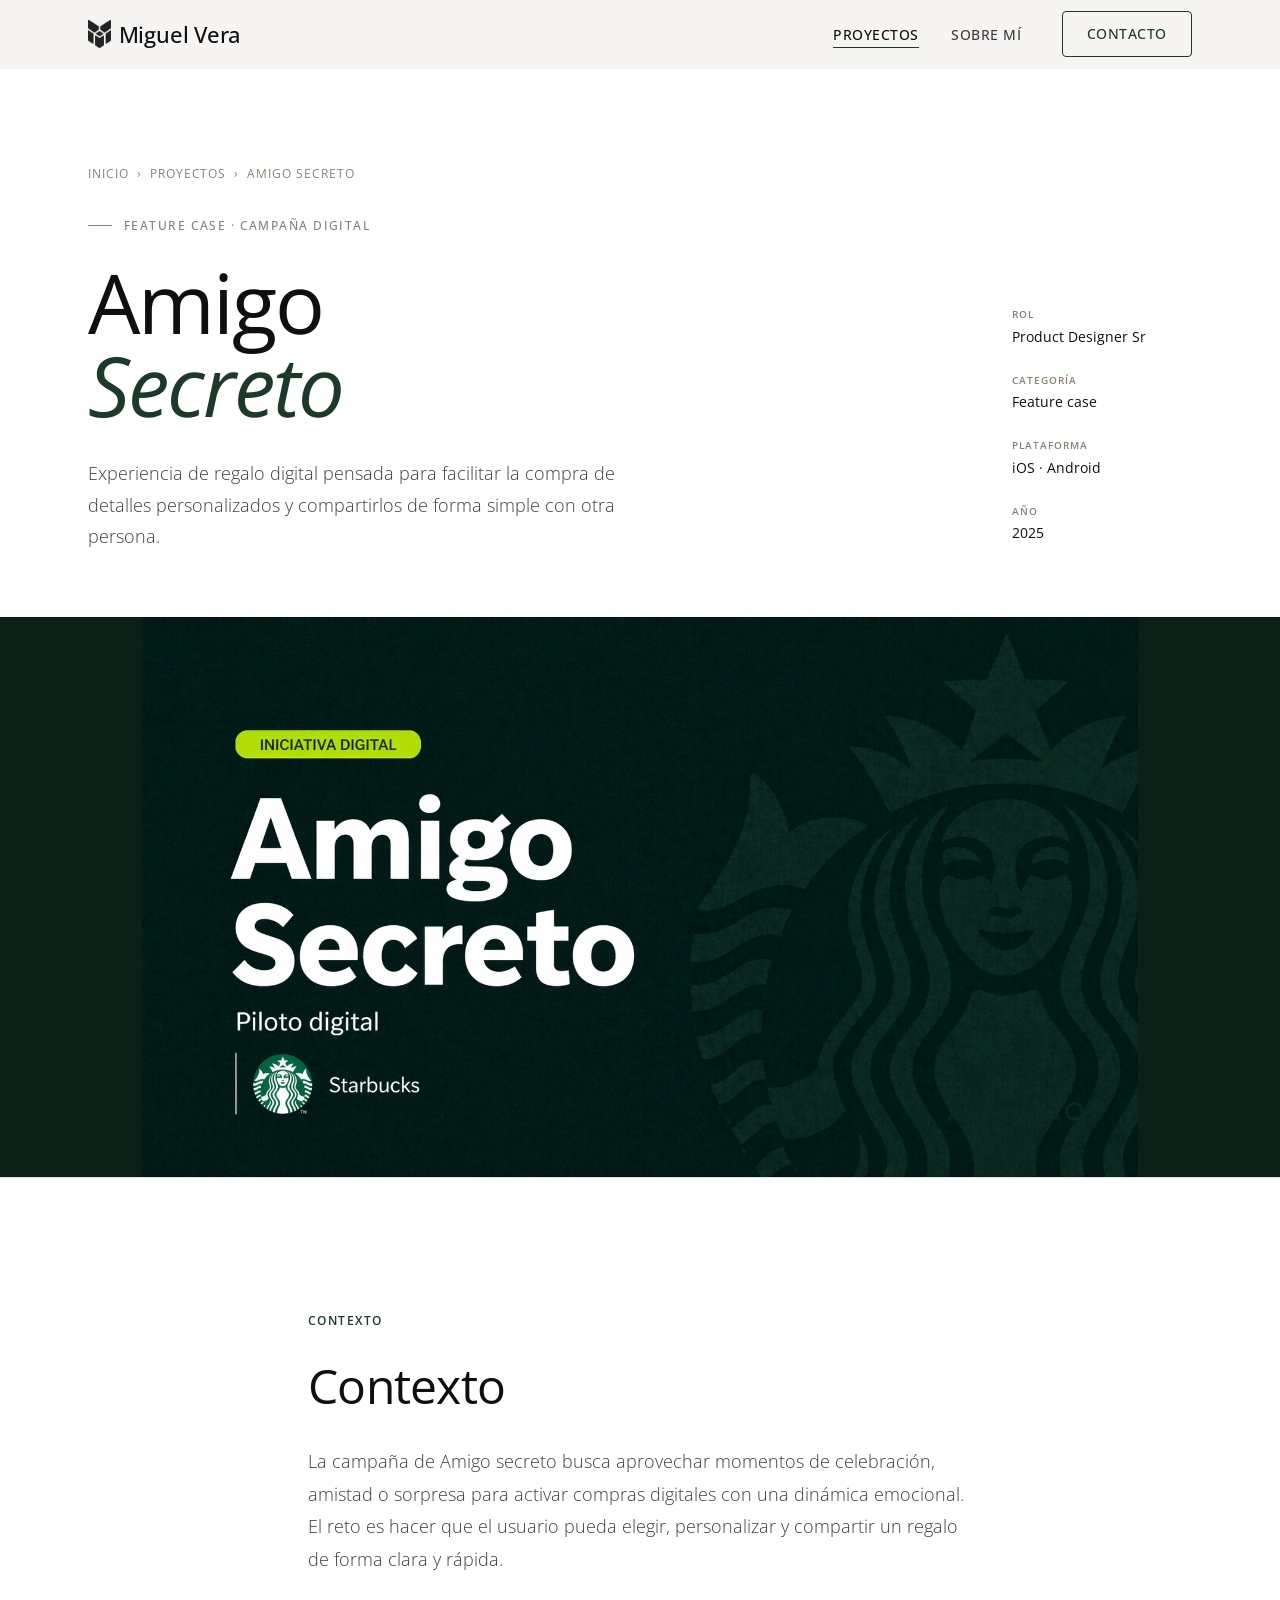
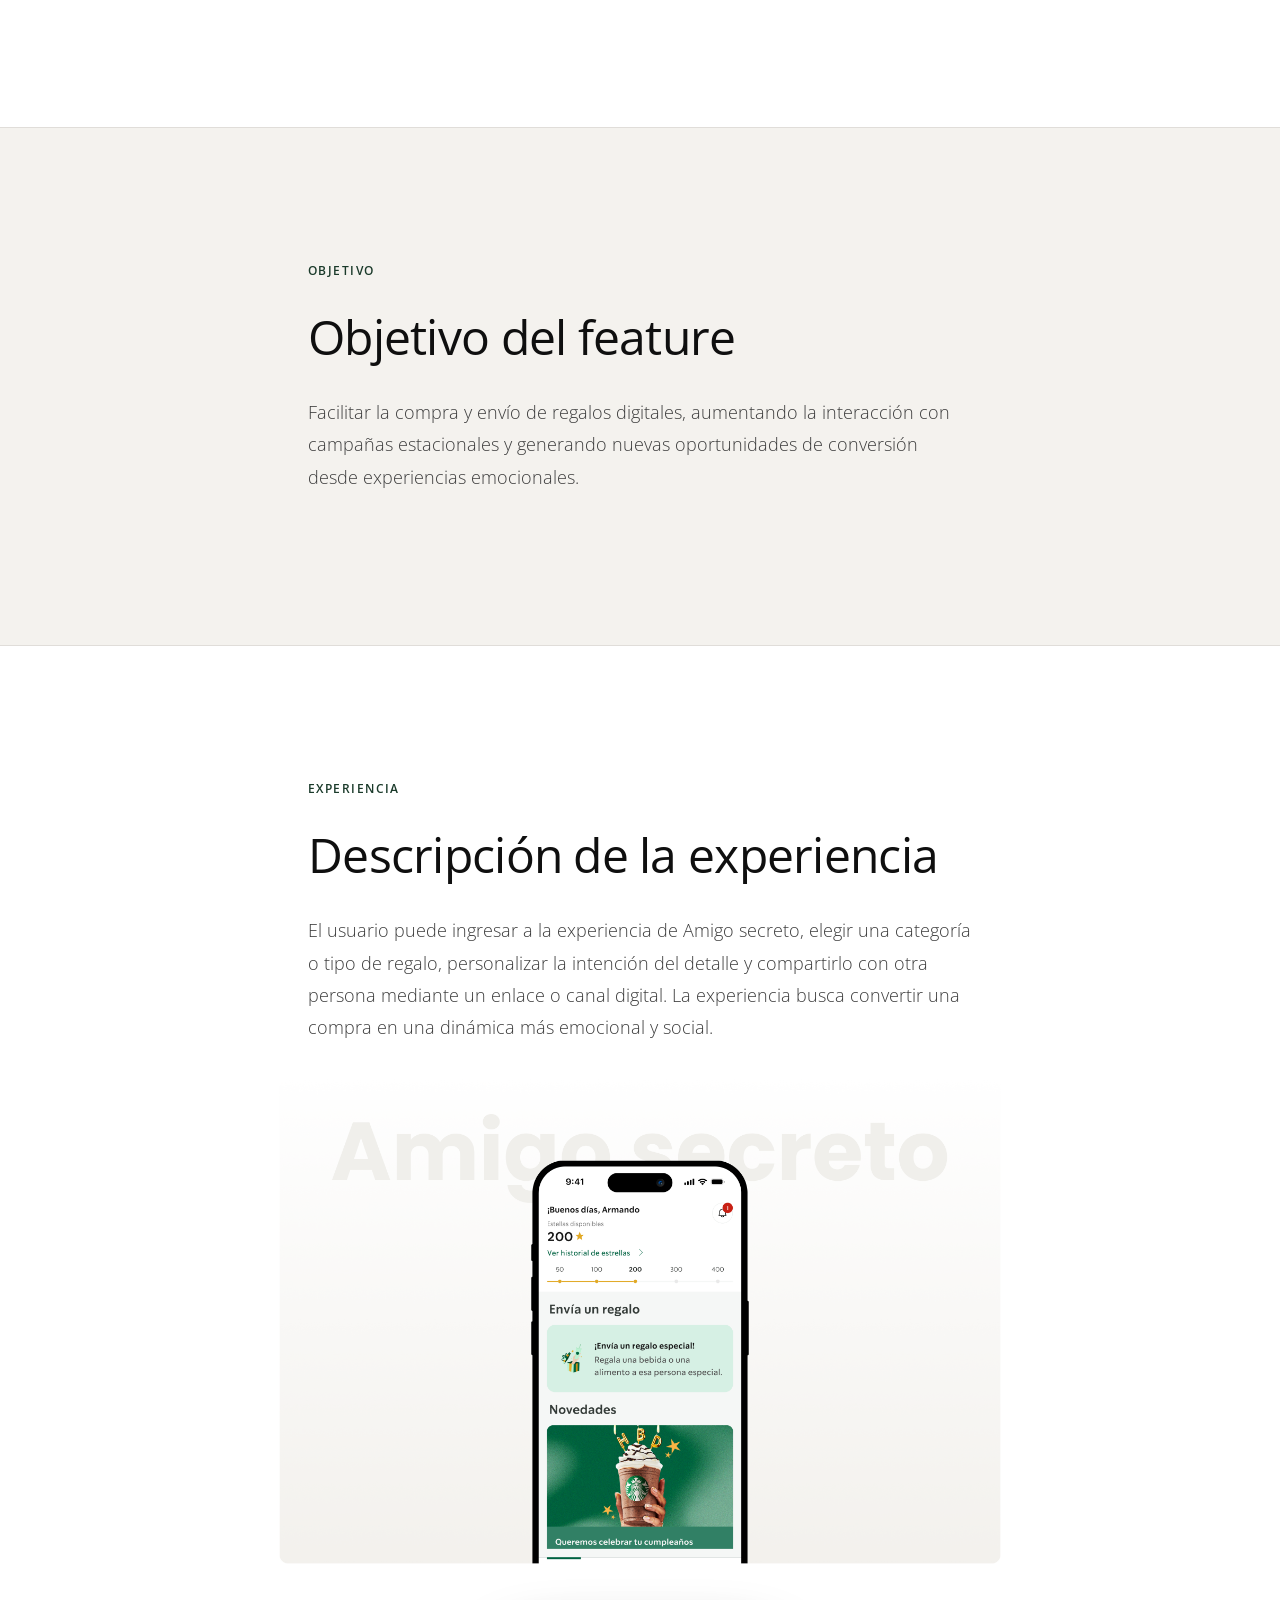
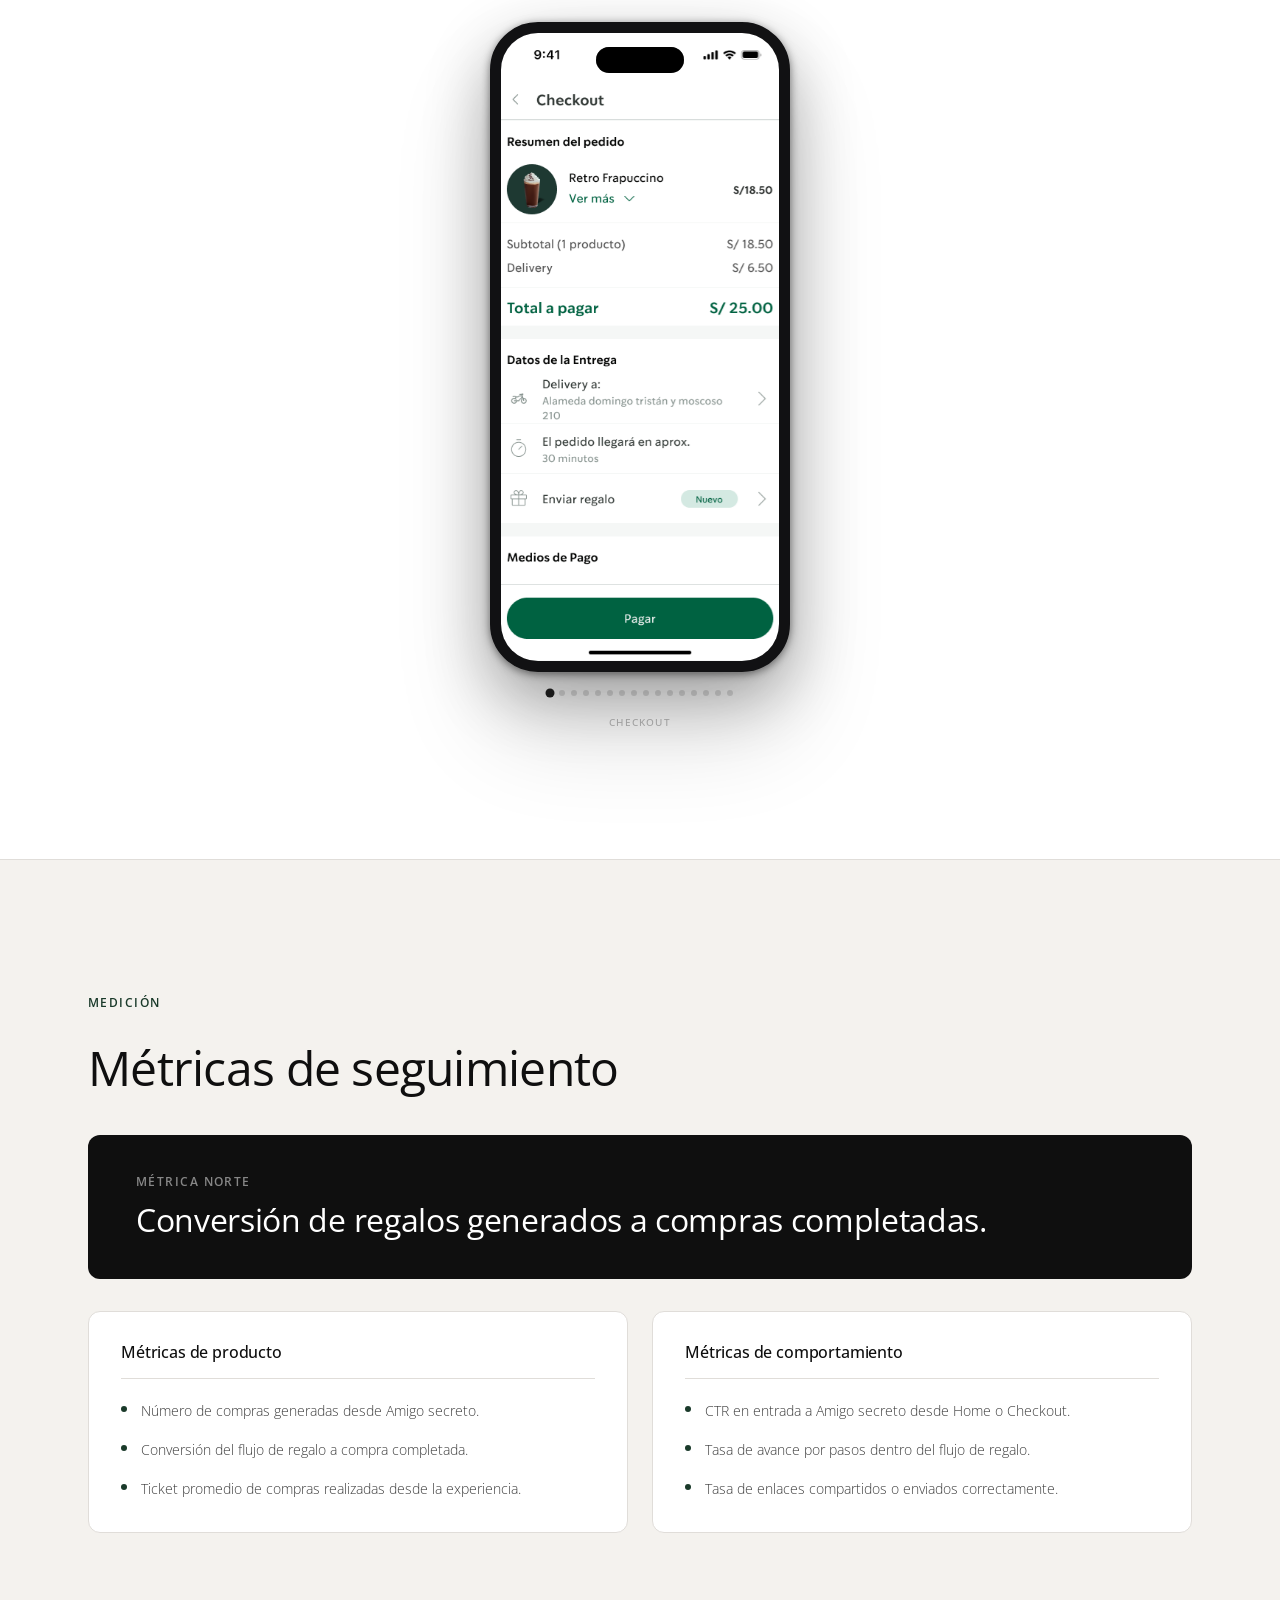
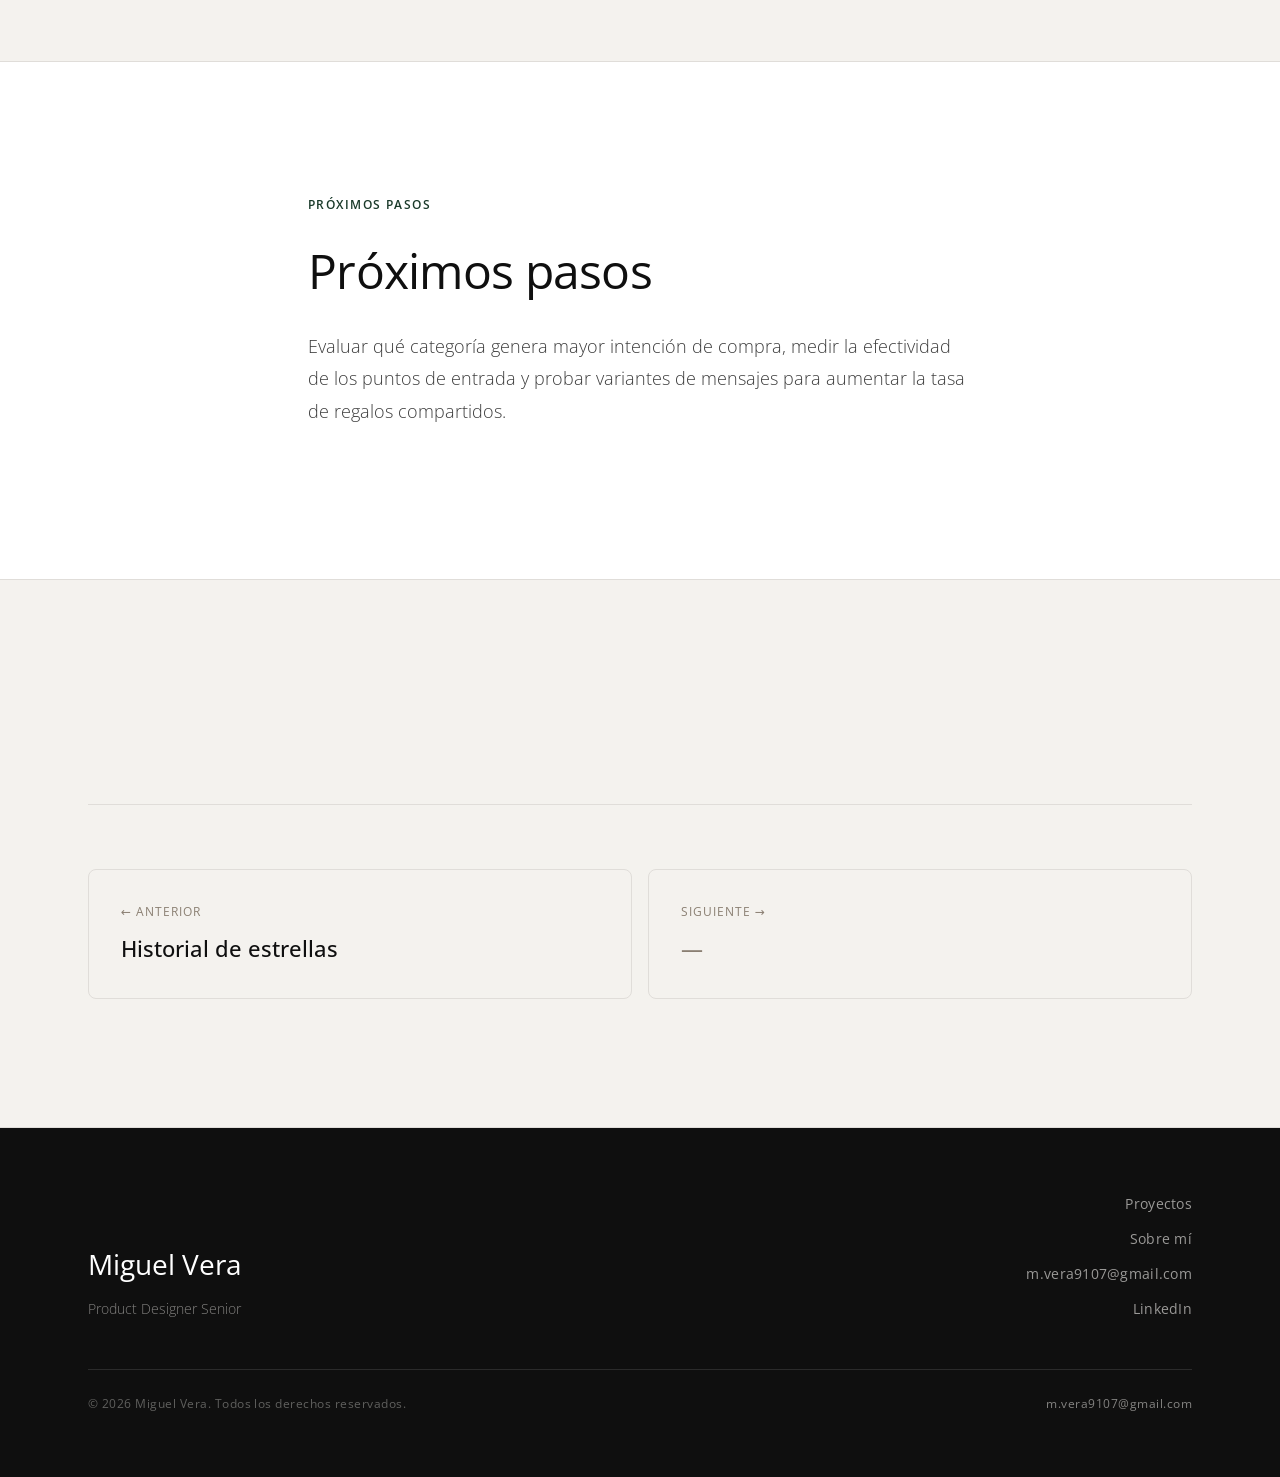
==== commit 71b91480: "Actualiza estructura de case studies y assets del portafolio" ====
--- a/case-amigo-secreto.html
+++ b/case-amigo-secreto.html
@@ -3,7 +3,7 @@
 <head>
   <meta charset="UTF-8" />
   <meta name="viewport" content="width=device-width, initial-scale=1.0" />
-  <meta name="description" content="Amigo Secreto — Case Study. Campaña de regalo digital dentro del ecosistema Starbucks." />
+  <meta name="description" content="Amigo Secreto — Case Study. Experiencia de regalo digital para facilitar compras personalizadas dentro del ecosistema Starbucks." />
   <title>Amigo Secreto — Miguel Vera</title>
   <link rel="icon" href="assets/favicon/favicon.ico" type="image/x-icon" />
   <link rel="stylesheet" href="styles.css" />
@@ -55,13 +55,13 @@
 
         <div class="cs-hero-layout">
           <div class="cs-hero-text">
-            <span class="section-label animate-on-scroll delay-1">Campaña digital &middot; Mobile</span>
+            <span class="section-label animate-on-scroll delay-1">Feature case &middot; Campaña digital</span>
             <h1 class="cs-hero-title animate-on-scroll delay-2">
               Amigo<br />
               <em>Secreto</em>
             </h1>
             <p class="cs-hero-intro animate-on-scroll delay-3">
-              Piloto de campaña digital para explorar dinámicas de regalo dentro del ecosistema Starbucks. Un flujo pensado para ser rápido, festivo y memorable.
+              Experiencia de regalo digital pensada para facilitar la compra de detalles personalizados y compartirlos de forma simple con otra persona.
             </p>
           </div>
 
@@ -72,7 +72,7 @@
             </div>
             <div class="cs-meta-item">
               <dt>Categoría</dt>
-              <dd>Campaña digital</dd>
+              <dd>Feature case</dd>
             </div>
             <div class="cs-meta-item">
               <dt>Plataforma</dt>
@@ -98,61 +98,39 @@
 
 
     <!-- CONTEXTO -->
-    <section class="cs-section">
+    <section class="cs-section case-section feature-context">
       <div class="container container--narrow">
-        <span class="section-label animate-on-scroll">Contexto</span>
-        <h2 class="cs-section-heading animate-on-scroll">Regalar dentro de la app.</h2>
+        <span class="section-eyebrow animate-on-scroll">Contexto</span>
+        <h2 class="cs-section-heading animate-on-scroll">Contexto</h2>
         <p class="case-text animate-on-scroll">
-          Amigo Secreto fue un piloto de campaña digital diseñado para explorar la mecánica de regalo dentro del ecosistema Starbucks. El proyecto diseñó el flujo completo: desde el inicio del regalo en el checkout hasta la animación de celebración de confirmación, incluyendo la personalización del mensaje y la selección de dirección de envío.
+          La campaña de Amigo secreto busca aprovechar momentos de celebración, amistad o sorpresa para activar compras digitales con una dinámica emocional. El reto es hacer que el usuario pueda elegir, personalizar y compartir un regalo de forma clara y rápida.
         </p>
+      </div>
+    </section>
+
+
+    <!-- OBJETIVO DEL FEATURE -->
+    <section class="cs-section cs-section--alt case-section feature-objective">
+      <div class="container container--narrow">
+        <span class="section-eyebrow animate-on-scroll">Objetivo</span>
+        <h2 class="cs-section-heading animate-on-scroll">Objetivo del feature</h2>
         <p class="case-text animate-on-scroll">
-          El contexto es una campaña de temporada que requería un flujo diferenciado: más emocional, más visual y con momentos de celebración explícitos. El desafío fue diseñar esa experiencia festiva dentro de la estructura de la app existente, sin crear una app nueva.
+          Facilitar la compra y envío de regalos digitales, aumentando la interacción con campañas estacionales y generando nuevas oportunidades de conversión desde experiencias emocionales.
         </p>
       </div>
     </section>
 
 
-    <!-- EL RETO -->
-    <section class="cs-section cs-section--alt">
-      <div class="container">
-        <div class="cs-two-col">
-          <div class="cs-two-col-text">
-            <span class="section-label animate-on-scroll">El reto</span>
-            <h2 class="cs-section-heading animate-on-scroll">Un flujo festivo dentro de una app funcional</h2>
-            <p class="case-text animate-on-scroll">
-              El desafío central fue diseñar una experiencia de regalo que se sienta especial y diferente al flujo habitual de compra, sin romper la coherencia de la app ni crear una experiencia de curva de aprendizaje alta. Rápido, personalizable y con un momento de celebración claro al final.
-            </p>
-          </div>
-          <ul class="cs-friction-list animate-on-scroll">
-            <li class="cs-friction-item">
-              <span class="cs-friction-num">01</span>
-              <div><strong>Flujo rápido e intuitivo.</strong> El usuario necesita enviar un regalo en pocos pasos, sin fricción ni confusión en los datos de envío, el mensaje y la confirmación.</div>
-            </li>
-            <li class="cs-friction-item">
-              <span class="cs-friction-num">02</span>
-              <div><strong>Personalización del regalo.</strong> El mensaje personal es lo que hace que el regalo sea especial. El diseño debe facilitar esa personalización sin hacerla obligatoria ni compleja.</div>
-            </li>
-            <li class="cs-friction-item">
-              <span class="cs-friction-num">03</span>
-              <div><strong>Momento de celebración.</strong> La confirmación del regalo necesita sentirse como un momento especial, diferente a la confirmación de un pedido estándar. Las microinteracciones son la herramienta.</div>
-            </li>
-          </ul>
-        </div>
-      </div>
-    </section>
-
-
-    <!-- DISEÑO + BANNER + MOCKUP -->
-    <section class="cs-section">
+    <!-- DESCRIPCIÓN DE LA EXPERIENCIA -->
+    <section class="cs-section case-section feature-description">
       <div class="container container--narrow">
-        <span class="section-label animate-on-scroll">Diseño</span>
-        <h2 class="cs-section-heading animate-on-scroll">Del checkout al regalo</h2>
+        <span class="section-eyebrow animate-on-scroll">Experiencia</span>
+        <h2 class="cs-section-heading animate-on-scroll">Descripción de la experiencia</h2>
         <p class="case-text animate-on-scroll">
-          El flujo de regalo parte del checkout estándar y se bifurca hacia una experiencia diferenciada: datos de envío, mensaje personal, confirmación y una secuencia de animación de celebración. Las microinteracciones de confirmación son el momento emocional clave del flujo.
+          El usuario puede ingresar a la experiencia de Amigo secreto, elegir una categoría o tipo de regalo, personalizar la intención del detalle y compartirlo con otra persona mediante un enlace o canal digital. La experiencia busca convertir una compra en una dinámica más emocional y social.
         </p>
       </div>
 
-      <!-- Banner interno -->
       <div class="container">
         <div class="case-banner animate-on-scroll">
           <img
@@ -165,7 +143,6 @@
         </div>
       </div>
 
-      <!-- Mockup animado — flow + animation integrados -->
       <div class="container">
         <div class="phone-showcase-wrapper animate-on-scroll">
           <div class="phone-mockup">
@@ -245,57 +222,47 @@
     </section>
 
 
-    <!-- IMPACTO -->
-    <section class="cs-section cs-section--alt">
+    <!-- MÉTRICAS DE SEGUIMIENTO -->
+    <section class="cs-section cs-section--alt case-section feature-metrics">
+      <div class="container">
+        <span class="section-eyebrow animate-on-scroll">Medición</span>
+        <h2 class="cs-section-heading animate-on-scroll">Métricas de seguimiento</h2>
+
+        <div class="north-metric animate-on-scroll">
+          <h3>Métrica norte</h3>
+          <p>Conversión de regalos generados a compras completadas.</p>
+        </div>
+
+        <div class="metrics-grid animate-on-scroll">
+          <article class="metric-card">
+            <h3>Métricas de producto</h3>
+            <ul>
+              <li>Número de compras generadas desde Amigo secreto.</li>
+              <li>Conversión del flujo de regalo a compra completada.</li>
+              <li>Ticket promedio de compras realizadas desde la experiencia.</li>
+            </ul>
+          </article>
+          <article class="metric-card">
+            <h3>Métricas de comportamiento</h3>
+            <ul>
+              <li>CTR en entrada a Amigo secreto desde Home o Checkout.</li>
+              <li>Tasa de avance por pasos dentro del flujo de regalo.</li>
+              <li>Tasa de enlaces compartidos o enviados correctamente.</li>
+            </ul>
+          </article>
+        </div>
+      </div>
+    </section>
+
+
+    <!-- PRÓXIMOS PASOS -->
+    <section class="cs-section case-section feature-next-steps">
       <div class="container container--narrow">
-        <span class="section-label animate-on-scroll">Impacto</span>
-        <h2 class="cs-section-heading animate-on-scroll">Resultados</h2>
-        <p class="case-text animate-on-scroll">El proyecto exploró la viabilidad de incorporar mecánicas de regalo y campaña dentro del ecosistema de la app, con foco en la experiencia emocional de enviar y recibir.</p>
-
-        <div class="confidentiality-block animate-on-scroll">
-          <p class="confidentiality-label">Confidencialidad</p>
-          <p class="confidentiality-text">Por confidencialidad, los resultados cuantitativos no pueden ser mostrados. El impacto se evidenció en mejoras de claridad, adopción y eficiencia del flujo.</p>
-          <div class="metrics-observed">
-            <p class="metrics-observed-label">Métricas a observar</p>
-            <div class="metric-observe-item">
-              <span class="metric-observe-dot" aria-hidden="true"></span>
-              <p class="metric-observe-text">Tasa de conversión del flujo de regalo: inicio vs. confirmación completada.</p>
-            </div>
-            <div class="metric-observe-item">
-              <span class="metric-observe-dot" aria-hidden="true"></span>
-              <p class="metric-observe-text">Uso de la personalización del mensaje: porcentaje de usuarios que agregan texto.</p>
-            </div>
-            <div class="metric-observe-item">
-              <span class="metric-observe-dot" aria-hidden="true"></span>
-              <p class="metric-observe-text">NPS de la experiencia de envío de regalo y percepción del momento de celebración.</p>
-            </div>
-          </div>
-        </div>
-      </div>
-    </section>
-
-
-    <!-- APRENDIZAJES -->
-    <section class="cs-section">
-      <div class="container container--narrow">
-        <span class="section-label animate-on-scroll">Reflexión</span>
-        <h2 class="cs-section-heading animate-on-scroll">Lo que me llevaría a futuro</h2>
-        <div class="cs-learnings animate-on-scroll">
-          <div class="cs-learning-item">
-            <span class="cs-learning-num">1</span>
-            <div>
-              <h3 class="cs-learning-title">Las microinteracciones hacen la diferencia emocional</h3>
-              <p class="case-text">En un flujo de regalo, la animación de confirmación no es decorativa: es el momento que distingue la experiencia de un regalo de la de una compra estándar. Las microinteracciones son la herramienta más poderosa para crear esa diferencia.</p>
-            </div>
-          </div>
-          <div class="cs-learning-item">
-            <span class="cs-learning-num">2</span>
-            <div>
-              <h3 class="cs-learning-title">El flujo termina cuando el receptor recibe</h3>
-              <p class="case-text">Un flujo de regalo exitoso no termina cuando el emisor hace clic en "Enviar". La experiencia real termina cuando el receptor se siente sorprendido. Diseñar con ese momento en mente cambia las prioridades del flujo.</p>
-            </div>
-          </div>
-        </div>
+        <span class="section-eyebrow animate-on-scroll">Próximos pasos</span>
+        <h2 class="cs-section-heading animate-on-scroll">Próximos pasos</h2>
+        <p class="case-text animate-on-scroll">
+          Evaluar qué categoría genera mayor intención de compra, medir la efectividad de los puntos de entrada y probar variantes de mensajes para aumentar la tasa de regalos compartidos.
+        </p>
       </div>
     </section>
 
--- a/styles.css
+++ b/styles.css
@@ -549,7 +549,7 @@
 }
 
 .hero {
-  padding-block: var(--space-32) var(--space-24);
+  padding-block: var(--space-20) var(--space-16);
   border-bottom: 1px solid var(--color-border);
 }
 
@@ -2982,4 +2982,112 @@
   .section--alt .projects-grid--carousel-wrap::after {
     background: linear-gradient(to right, transparent, var(--color-bg-alt));
   }
+}
+
+/* ============================================================
+   31. FEATURE CASE SECTIONS — estructura homologada
+   ============================================================ */
+
+.section-eyebrow {
+  display: inline-block;
+  font-size: var(--text-xs);
+  font-weight: 600;
+  letter-spacing: 0.12em;
+  text-transform: uppercase;
+  color: var(--color-accent);
+  margin-bottom: var(--space-3);
+}
+
+.case-section {
+  /* semantic marker — padding inherited from cs-section */
+}
+
+.north-metric {
+  background: var(--color-ink);
+  border-radius: var(--radius-lg);
+  padding: var(--space-10) var(--space-12);
+  margin-top: var(--space-10);
+  margin-bottom: var(--space-8);
+}
+
+.north-metric h3 {
+  font-size: var(--text-xs);
+  font-weight: 600;
+  letter-spacing: 0.12em;
+  text-transform: uppercase;
+  color: rgba(255, 255, 255, 0.5);
+  margin-bottom: var(--space-3);
+}
+
+.north-metric p {
+  font-family: var(--font-display);
+  font-size: clamp(var(--text-xl), 2.5vw, var(--text-2xl));
+  font-weight: 400;
+  color: #fff;
+  line-height: 1.2;
+  letter-spacing: -0.01em;
+}
+
+.feature-metrics .metrics-grid {
+  display: grid;
+  grid-template-columns: 1fr 1fr;
+  gap: var(--space-6);
+  background: transparent;
+  padding: 0;
+  margin-block: var(--space-8) 0;
+  border-radius: 0;
+}
+
+.metric-card {
+  background: var(--color-surface);
+  border: 1px solid var(--color-border);
+  border-radius: var(--radius-lg);
+  padding: var(--space-8);
+}
+
+.metric-card h3 {
+  font-family: var(--font-display);
+  font-size: var(--text-base);
+  font-weight: 500;
+  letter-spacing: -0.01em;
+  color: var(--color-ink);
+  margin-bottom: var(--space-5);
+  padding-bottom: var(--space-4);
+  border-bottom: 1px solid var(--color-border);
+}
+
+.metric-card ul {
+  display: flex;
+  flex-direction: column;
+  gap: var(--space-4);
+}
+
+.metric-card ul li {
+  font-size: var(--text-sm);
+  color: var(--color-ink-light);
+  line-height: 1.65;
+  font-weight: 300;
+  padding-left: var(--space-5);
+  position: relative;
+}
+
+.metric-card ul li::before {
+  content: '';
+  position: absolute;
+  left: 0;
+  top: 7px;
+  width: 6px;
+  height: 6px;
+  border-radius: 50%;
+  background: var(--color-accent);
+}
+
+@media (max-width: 680px) {
+  .feature-metrics .metrics-grid {
+    grid-template-columns: 1fr;
+  }
+
+  .north-metric {
+    padding: var(--space-8);
+  }
 }
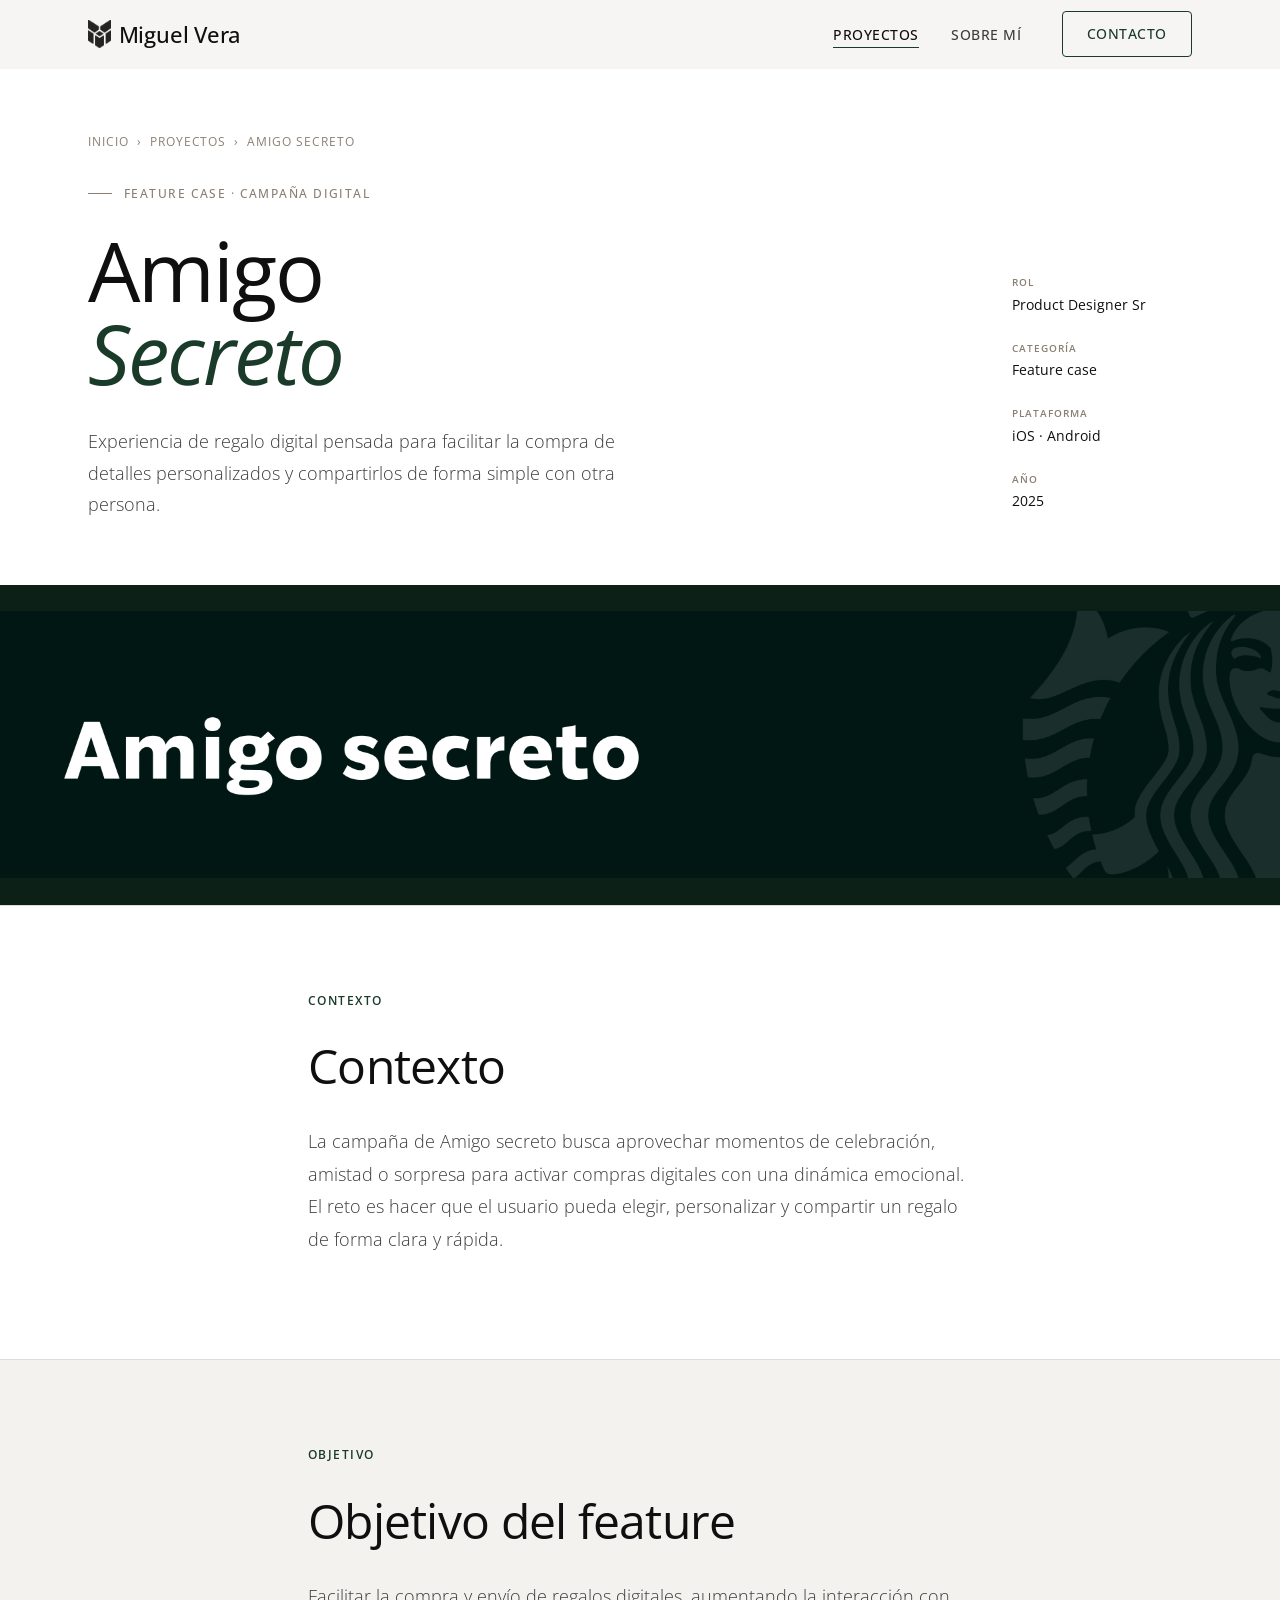
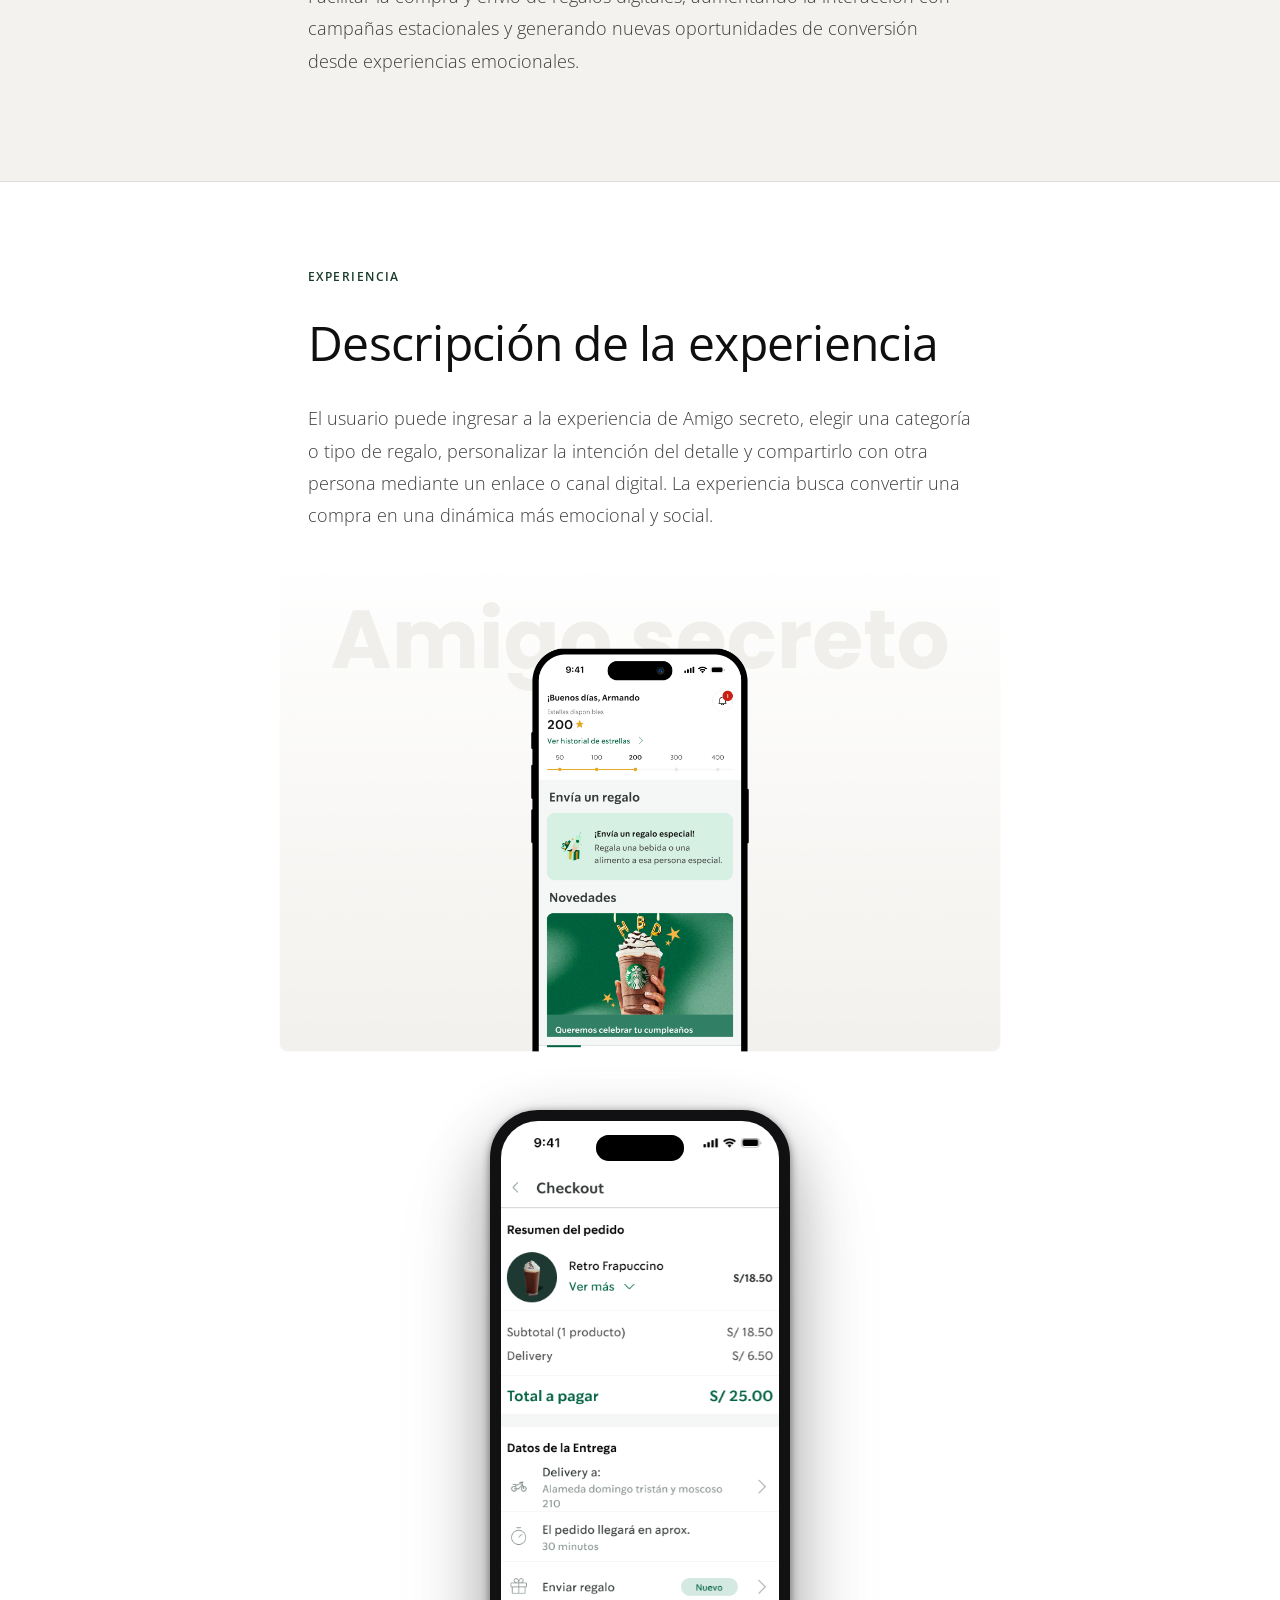
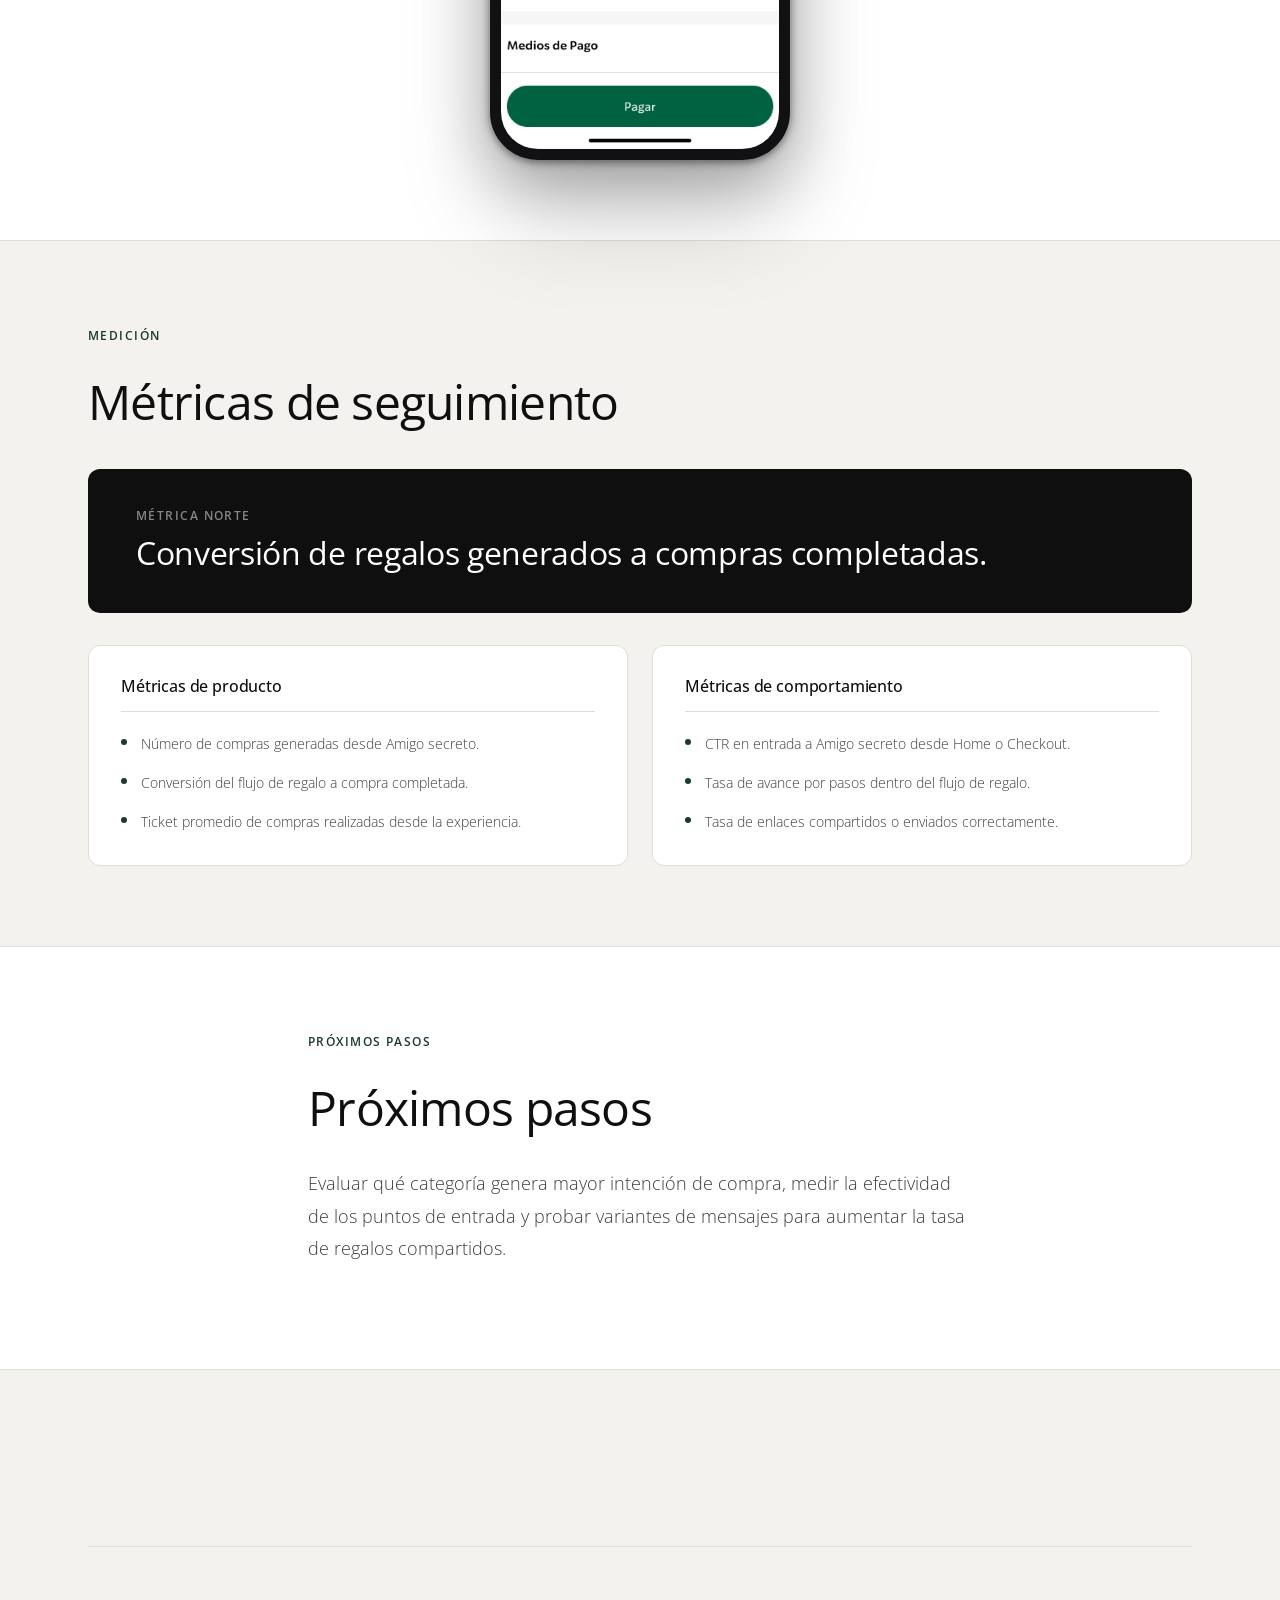
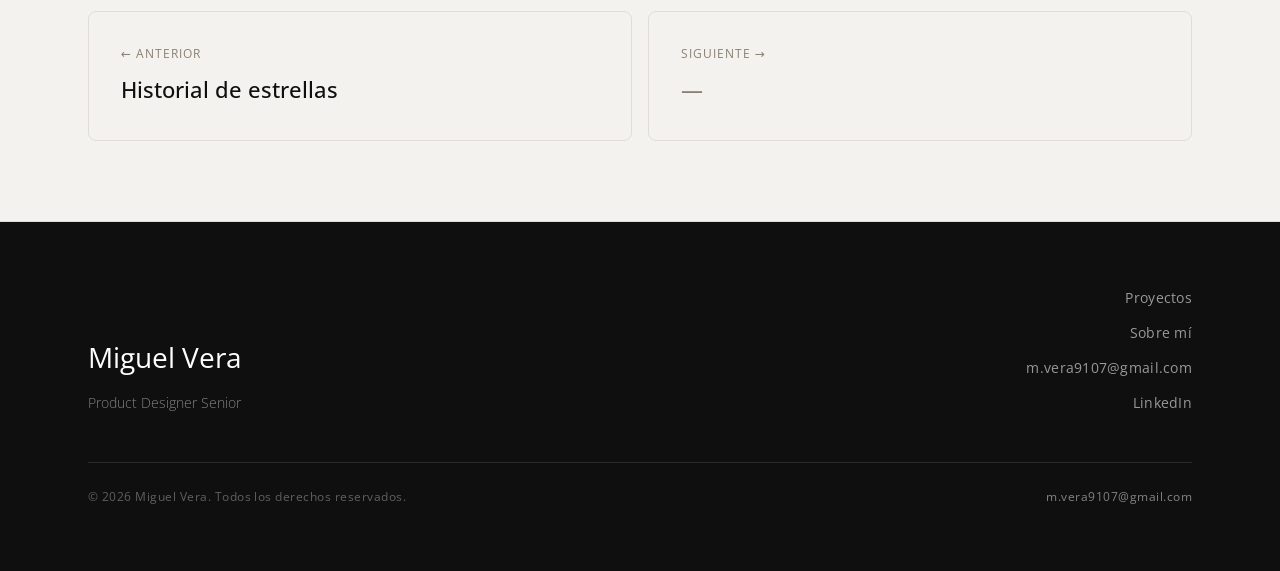
==== commit d51e6799: "fix: ajustes visuales y reporte html" ====
--- a/case-amigo-secreto.html
+++ b/case-amigo-secreto.html
@@ -89,7 +89,7 @@
 
       <div class="cs-cover animate-on-scroll">
         <img
-          src="assets/projects/amigo-secreto-cover.png"
+          src="assets/projects/Amigo-screen.png"
           alt="Amigo Secreto — portada del caso"
           onerror="this.style.display='none';"
         />
@@ -144,81 +144,25 @@
       </div>
 
       <div class="container">
-        <div class="phone-showcase-wrapper animate-on-scroll">
-          <div class="phone-mockup">
-            <div class="dynamic-island"></div>
-            <div class="phone-screen">
-              <div class="phone-slide">
-                <img src="assets/screenshots/amigo-secreto/flow/01-checkout.png" alt="Checkout" loading="lazy" onerror="this.parentElement.style.display='none';" />
-              </div>
-              <div class="phone-slide">
-                <img src="assets/screenshots/amigo-secreto/flow/02-iniciar-regalo.png" alt="Iniciar regalo" loading="lazy" onerror="this.parentElement.style.display='none';" />
-              </div>
-              <div class="phone-slide">
-                <img src="assets/screenshots/amigo-secreto/flow/03-datos-envio.png" alt="Datos de envío" loading="lazy" onerror="this.parentElement.style.display='none';" />
-              </div>
-              <div class="phone-slide">
-                <img src="assets/screenshots/amigo-secreto/flow/04-direccion.png" alt="Dirección" loading="lazy" onerror="this.parentElement.style.display='none';" />
-              </div>
-              <div class="phone-slide">
-                <img src="assets/screenshots/amigo-secreto/flow/05-mensaje.png" alt="Mensaje personal" loading="lazy" onerror="this.parentElement.style.display='none';" />
-              </div>
-              <div class="phone-slide">
-                <img src="assets/screenshots/amigo-secreto/flow/06-confirmar.png" alt="Confirmar regalo" loading="lazy" onerror="this.parentElement.style.display='none';" />
-              </div>
-              <div class="phone-slide">
-                <img src="assets/screenshots/amigo-secreto/flow/07-animation.png" alt="Animación celebración 1" loading="lazy" onerror="this.parentElement.style.display='none';" />
-              </div>
-              <div class="phone-slide">
-                <img src="assets/screenshots/amigo-secreto/flow/08-animation.png" alt="Animación celebración 2" loading="lazy" onerror="this.parentElement.style.display='none';" />
-              </div>
-              <div class="phone-slide">
-                <img src="assets/screenshots/amigo-secreto/flow/09-animation.png" alt="Animación celebración 3" loading="lazy" onerror="this.parentElement.style.display='none';" />
-              </div>
-              <div class="phone-slide">
-                <img src="assets/screenshots/amigo-secreto/flow/10-animation.png" alt="Animación celebración 4" loading="lazy" onerror="this.parentElement.style.display='none';" />
-              </div>
-              <div class="phone-slide">
-                <img src="assets/screenshots/amigo-secreto/flow/11-animation.png" alt="Animación celebración 5" loading="lazy" onerror="this.parentElement.style.display='none';" />
-              </div>
-              <div class="phone-slide">
-                <img src="assets/screenshots/amigo-secreto/flow/12-animation.png" alt="Animación celebración 6" loading="lazy" onerror="this.parentElement.style.display='none';" />
-              </div>
-              <div class="phone-slide">
-                <img src="assets/screenshots/amigo-secreto/flow/13-animation.png" alt="Animación celebración 7" loading="lazy" onerror="this.parentElement.style.display='none';" />
-              </div>
-              <div class="phone-slide">
-                <img src="assets/screenshots/amigo-secreto/animation/01-loading.png" alt="Loading state" loading="lazy" onerror="this.parentElement.style.display='none';" />
-              </div>
-              <div class="phone-slide">
-                <img src="assets/screenshots/amigo-secreto/animation/02-transicion-checkout.png" alt="Transición checkout" loading="lazy" onerror="this.parentElement.style.display='none';" />
-              </div>
-              <div class="phone-slide">
-                <img src="assets/screenshots/amigo-secreto/animation/03-confirmacion.png" alt="Confirmación celebratoria" loading="lazy" onerror="this.parentElement.style.display='none';" />
-              </div>
-            </div>
+      <div class="phone-showcase-wrapper animate-on-scroll">
+        <div class="phone-mockup">
+          <div class="dynamic-island"></div>
+
+          <div class="phone-screen">
+            <div class="phone-slide"><img src="assets/screenshots/amigo-secreto/flow/01-checkout.png" loading="lazy"></div>
+            <div class="phone-slide"><img src="assets/screenshots/amigo-secreto/flow/02-iniciar-regalo.png" loading="lazy"></div>
+            <div class="phone-slide"><img src="assets/screenshots/amigo-secreto/flow/03-datos-envio.png" loading="lazy"></div>
+            <div class="phone-slide"><img src="assets/screenshots/amigo-secreto/flow/04-direccion.png" loading="lazy"></div>
+            <div class="phone-slide"><img src="assets/screenshots/amigo-secreto/flow/05-mensaje.png" loading="lazy"></div>
+            <div class="phone-slide"><img src="assets/screenshots/amigo-secreto/flow/06-confirmar.png" loading="lazy"></div>
+
+            <!-- Animaciones separadas pero dentro del mismo flujo -->
+            <div class="phone-slide"><img src="assets/screenshots/amigo-secreto/animation/01-loading.png" loading="lazy"></div>
+            <div class="phone-slide"><img src="assets/screenshots/amigo-secreto/animation/02-transicion-checkout.png" loading="lazy"></div>
+            <div class="phone-slide"><img src="assets/screenshots/amigo-secreto/animation/03-confirmacion.png" loading="lazy"></div>
           </div>
-          <div class="phone-dots" role="tablist" aria-label="Navegar entre pantallas">
-            <button class="phone-dot" role="tab" aria-label="Pantalla 1"></button>
-            <button class="phone-dot" role="tab" aria-label="Pantalla 2"></button>
-            <button class="phone-dot" role="tab" aria-label="Pantalla 3"></button>
-            <button class="phone-dot" role="tab" aria-label="Pantalla 4"></button>
-            <button class="phone-dot" role="tab" aria-label="Pantalla 5"></button>
-            <button class="phone-dot" role="tab" aria-label="Pantalla 6"></button>
-            <button class="phone-dot" role="tab" aria-label="Pantalla 7"></button>
-            <button class="phone-dot" role="tab" aria-label="Pantalla 8"></button>
-            <button class="phone-dot" role="tab" aria-label="Pantalla 9"></button>
-            <button class="phone-dot" role="tab" aria-label="Pantalla 10"></button>
-            <button class="phone-dot" role="tab" aria-label="Pantalla 11"></button>
-            <button class="phone-dot" role="tab" aria-label="Pantalla 12"></button>
-            <button class="phone-dot" role="tab" aria-label="Pantalla 13"></button>
-            <button class="phone-dot" role="tab" aria-label="Pantalla 14"></button>
-            <button class="phone-dot" role="tab" aria-label="Pantalla 15"></button>
-            <button class="phone-dot" role="tab" aria-label="Pantalla 16"></button>
-          </div>
-          <p class="phone-screen-label" aria-live="polite" aria-atomic="true"></p>
-        </div>
-      </div>
+        </div>
+    </div>
     </section>
 
 
--- a/styles.css
+++ b/styles.css
@@ -653,7 +653,7 @@
    8. SECCIONES GENERALES / HOME
    ============================================================ */
 .section {
-  padding-block: var(--space-32);
+  padding-block: var(--space-24);
 }
 
 .section-header {
@@ -661,7 +661,7 @@
   align-items: baseline;
   justify-content: space-between;
   gap: var(--space-8);
-  margin-bottom: var(--space-16);
+  margin-bottom: var(--space-10);
 }
 
 .section-label {
@@ -1691,8 +1691,8 @@
 
 .animate-on-scroll {
   opacity: 0;
-  transform: translateY(24px);
-  transition: opacity 0.7s var(--ease-out), transform 0.7s var(--ease-out);
+  transform: translateY(12px);
+  transition: opacity 0.2s var(--ease-in), transform 0.2s var(--ease-in);
 }
 
 .animate-on-scroll.visible {
@@ -1709,7 +1709,7 @@
    15. CASE STUDY EDITORIAL — cs-*
    ============================================================ */
 .cs-hero {
-  padding-top: var(--space-24);
+  padding-top: var(--space-16);
   padding-bottom: 0;
   border-bottom: 1px solid var(--color-border);
 }
@@ -1770,20 +1770,23 @@
 
 .cs-cover {
   width: 100%;
-  aspect-ratio: 21 / 9;
-  overflow: hidden;
-  background: var(--color-bg-alt);
-  margin-top: 0;
+  height: 320px; /* 🔥 controlas el alto exacto */
+  background-size: contain; /* 👈 clave */
+  background-repeat: no-repeat;
+  background-position: center;
+  background-color: #0D2018; /* fondo consistente */
 }
 
 .cs-cover img {
-  width: 100%;
-  height: 100%;
-  object-fit: cover;
+  width: 100% !important;
+  height: 100% !important;
+  object-fit: contain !important;
+  object-position: center !important;
+  display: block !important;
 }
 
 .cs-section {
-  padding-block: var(--space-32);
+  padding-block: var(--space-20);
 }
 
 .cs-section--alt {
@@ -1899,7 +1902,7 @@
 }
 
 .cs-surface {
-  padding-block: var(--space-24);
+  padding-block: var(--space-16);
   border-bottom: 1px solid var(--color-border);
 }
 
@@ -1913,7 +1916,7 @@
   grid-template-columns: 2.5rem 1fr;
   gap: var(--space-8);
   align-items: start;
-  margin-bottom: var(--space-12);
+  margin-bottom: var(--space-8);
 }
 
 .cs-surface-num {
@@ -1959,7 +1962,7 @@
   aspect-ratio: 16 / 8;
   overflow: hidden;
   background: var(--color-bg-alt);
-  margin-block: var(--space-12);
+  margin-block: var(--space-88);
 }
 
 .cs-image-full img {
@@ -1979,7 +1982,7 @@
   display: grid;
   grid-template-columns: 1fr 1fr;
   gap: 2px;
-  margin-block: var(--space-12);
+  margin-block: var(--space-8);
   background: var(--color-border);
   overflow: hidden;
 }
@@ -2160,9 +2163,6 @@
     gap: var(--space-6) var(--space-10);
   }
 
-  .cs-cover {
-    aspect-ratio: 16 / 9;
-  }
 
   .cs-two-col {
     grid-template-columns: 1fr;
@@ -2498,9 +2498,8 @@
 .report-feature-image img {
   width: 100%;
   height: 100%;
-  object-fit: contain;
+  object-fit: cover;
   object-position: center;
-  transition: transform 0.7s var(--ease-out);
 }
 
 .report-feature:hover .report-feature-image img {
@@ -2729,16 +2728,7 @@
    26. COVERS — mostrar completo sin crop agresivo
    ============================================================ */
 
-/* Hero cover en páginas internas: mostrar imagen completa */
-.cs-cover {
-  aspect-ratio: 16 / 7;
-  background: #0D2018;
-}
-
-.cs-cover img {
-  object-fit: contain;
-  object-position: center;
-}
+
 
 /* Cards en Home: imagen centrada con contain (sin crop) */
 .featured-case-image img {
@@ -2902,7 +2892,11 @@
 /* Reducir padding de secciones en mobile */
 @media (max-width: 680px) {
   .section {
-    padding-block: var(--space-20);
+    padding-block: var(--space-12);
+  }
+
+  .cs-surface {
+    padding-block: var(--space-10);
   }
 
   .section-header {
